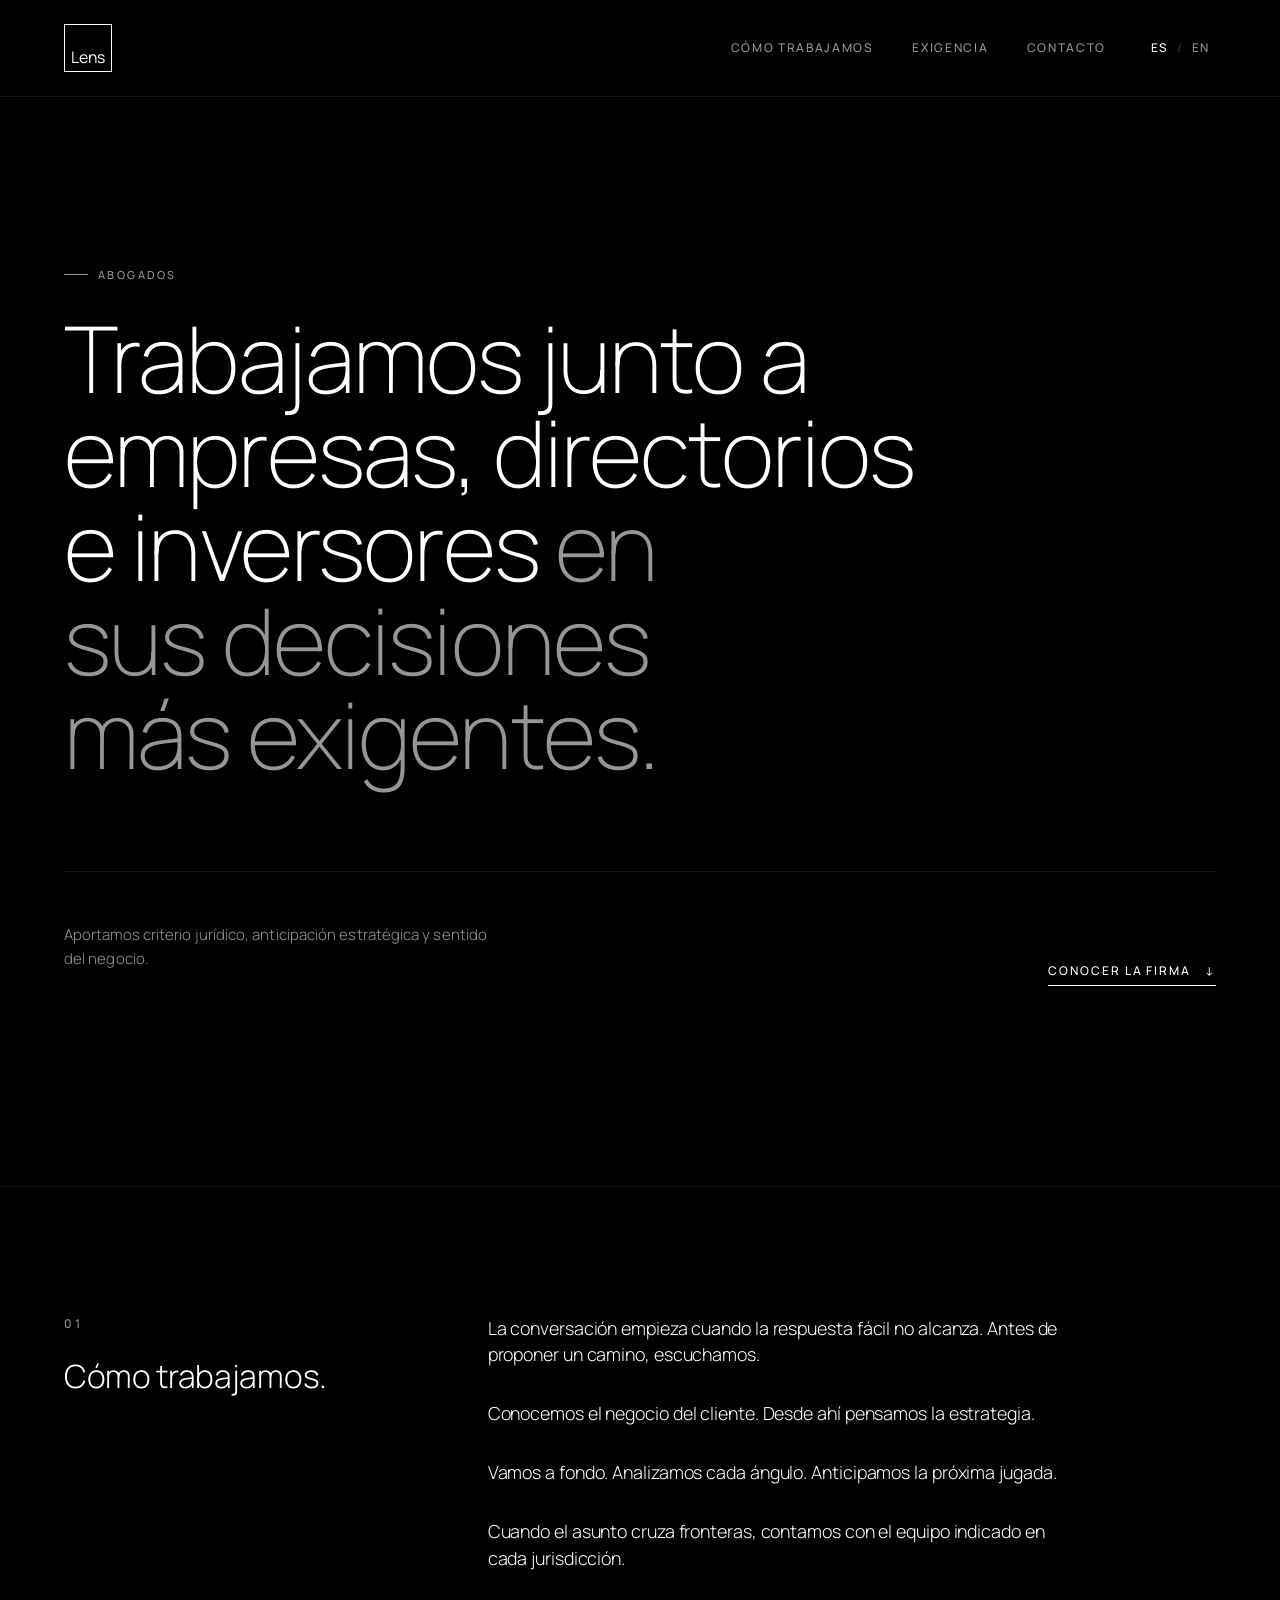
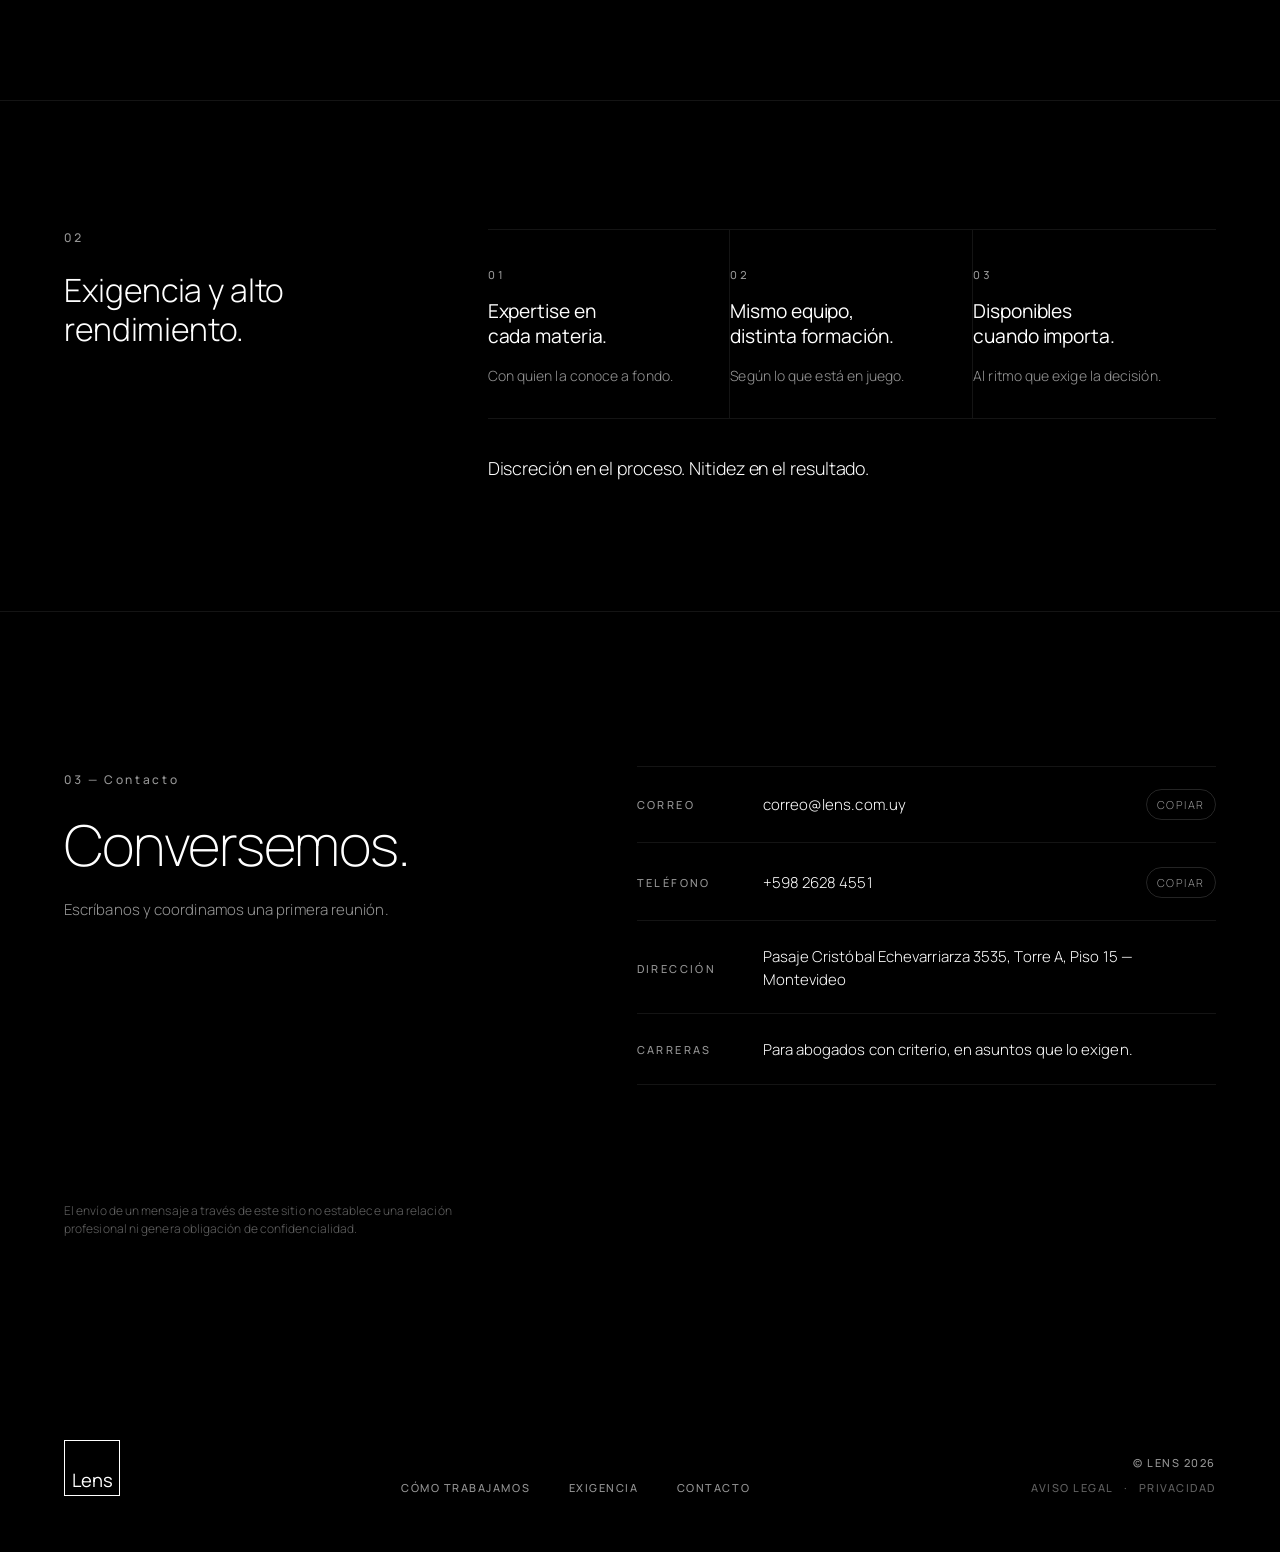
==== index.html @ 62e14cb1 "index page" ====
<!doctype html>
<html lang="es">
<head>
<meta charset="utf-8">
<meta name="viewport" content="width=device-width,initial-scale=1,viewport-fit=cover">
<title>Lens — Abogados</title>
<meta name="description" content="Lens trabaja junto a empresas, directorios e inversores en sus decisiones más exigentes. Criterio jurídico, anticipación estratégica y sentido del negocio.">
<meta property="og:title" content="Lens — Abogados">
<meta property="og:description" content="Trabajamos junto a empresas, directorios e inversores en sus decisiones más exigentes.">
<link rel="preconnect" href="https://fonts.googleapis.com">
<link rel="preconnect" href="https://fonts.gstatic.com" crossorigin>
<link href="https://fonts.googleapis.com/css2?family=Manrope:wght@200;300;400;500;600;700&display=swap" rel="stylesheet">
<style>
  /* Layout concept: single vertical scroll, black ground, Manrope throughout.
     The logotype's square frame becomes the structural device of the whole page. */
  :root {
    --ink: #000000;
    --ink-2: #212121;
    --ink-3: #424242;
    --ink-4: #616161;
    --ink-5: #969696;
    --paper: #FFFFFF;
    --paper-2: #F4F4F4;
    --rule: rgba(255,255,255,0.14);
    --rule-faint: rgba(255,255,255,0.08);
    --bg: var(--ink);
    --fg: var(--paper);
    --mute: var(--ink-5);
    --sans: 'Manrope', ui-sans-serif, system-ui, -apple-system, 'Segoe UI', Roboto, sans-serif;
    color-scheme: dark;
  }
  * { box-sizing: border-box; }
  html, body { background: var(--bg); color: var(--fg); font-family: var(--sans); }
  body { margin: 0; font-weight: 300; -webkit-font-smoothing: antialiased; letter-spacing: 0.005em; line-height: 1.55; }
  img, svg { max-width: 100%; display: block; }
  a { color: inherit; text-decoration: none; }
  button { font: inherit; color: inherit; background: none; border: 0; cursor: pointer; padding: 0; letter-spacing: inherit; }
  ::selection { background: var(--paper); color: var(--ink); }

  /* --- Shell --- */
  .shell { padding-inline: clamp(20px, 5vw, 72px); }

  /* --- Top bar --- */
  .top {
    display: flex; align-items: center; justify-content: space-between;
    padding-block: 24px;
    position: sticky; top: env(safe-area-inset-top, 0px);
    background: var(--bg);
    z-index: 20;
    border-bottom: 1px solid var(--rule-faint);
  }
  /* Logotipo según manual (p. 4 y 12): envolvente cuadrada de trazo fino,
     palabra centrada horizontalmente y apoyada en el tercio inferior.
     Proporciones medidas del manual: ancho de palabra ≈ 66 % del cuadrado,
     altura de mayúscula ≈ 19 %, margen inferior ≈ 19 %, laterales ≈ 17 %. */
  .mark {
    --mk: 48px;
    width: var(--mk); height: var(--mk);
    border: 1px solid var(--paper);
    position: relative;
    display: block;
    font-weight: 400; letter-spacing: 0;
  }
  .mark > span {
    position: absolute; left: 0; right: 0;
    bottom: calc(var(--mk) * 0.10);
    text-align: center;
    font-size: calc(var(--mk) * 0.33);
    line-height: 1;
  }
  .nav {
    display: flex; align-items: center; gap: clamp(18px, 3vw, 40px);
    font-size: 12px; letter-spacing: 0.14em; text-transform: uppercase; font-weight: 500;
  }
  .nav a { color: var(--mute); transition: color .25s ease; }
  .nav a:hover { color: var(--paper); }
  .lang {
    display: inline-flex; gap: 2px; color: var(--mute);
    font-size: 12px; letter-spacing: 0.14em; text-transform: uppercase; font-weight: 500;
  }
  .lang button { padding: 4px 6px; color: var(--mute); }
  .lang button[aria-pressed="true"] { color: var(--paper); }
  .lang .sep { opacity: .4; align-self: center; }
  @media (max-width: 720px) {
    .nav .nav-link { display: none; }
  }

  /* --- Hero --- */
  .hero {
    padding-block: clamp(72px, 14vw, 160px) clamp(96px, 16vw, 200px);
    display: grid;
    grid-template-columns: 1fr;
    gap: clamp(48px, 7vw, 96px);
    border-bottom: 1px solid var(--rule-faint);
  }
  .eyebrow {
    font-size: 11px; letter-spacing: 0.22em; text-transform: uppercase;
    color: var(--mute); font-weight: 500;
    display: inline-flex; align-items: center; gap: 10px;
  }
  .eyebrow::before {
    content: ""; width: 24px; height: 1px; background: var(--mute);
  }
  .hero-title {
    font-weight: 200;
    font-size: clamp(40px, 7.2vw, 112px);
    line-height: 1.02;
    letter-spacing: -0.02em;
    text-wrap: balance;
    margin: 0;
    max-width: 18ch;
  }
  .hero-title em {
    font-style: normal;
    color: var(--ink-5);
  }
  .hero-foot {
    display: grid;
    grid-template-columns: 1fr auto;
    gap: 32px;
    align-items: end;
    padding-top: 36px;
    border-top: 1px solid var(--rule-faint);
  }
  .hero-lead {
    max-width: 48ch;
    font-size: clamp(15px, 1.1vw, 17px);
    color: var(--ink-5);
    font-weight: 300;
    line-height: 1.6;
  }
  .hero-cta {
    font-size: 12px; letter-spacing: 0.16em; text-transform: uppercase; font-weight: 500;
    display: inline-flex; align-items: center; gap: 14px;
    color: var(--paper);
    padding-bottom: 4px;
    border-bottom: 1px solid var(--paper);
    white-space: nowrap;
  }
  .hero-cta .arrow {
    display: inline-block; transition: transform .3s ease;
  }
  .hero-cta:hover .arrow { transform: translateX(6px); }
  @media (max-width: 640px) {
    .hero-foot { grid-template-columns: 1fr; }
  }

  /* --- Section grid shared --- */
  .section {
    padding-block: clamp(80px, 10vw, 140px);
    border-bottom: 1px solid var(--rule-faint);
    display: grid;
    grid-template-columns: minmax(0, 1fr) minmax(0, 2.1fr);
    gap: clamp(40px, 6vw, 96px);
  }
  @media (max-width: 820px) {
    .section { grid-template-columns: 1fr; gap: 40px; }
  }
  .sec-head { display: flex; flex-direction: column; gap: 24px; }
  .sec-num {
    font-size: 12px; letter-spacing: 0.22em; color: var(--ink-5); font-weight: 500;
    font-variant-numeric: tabular-nums;
  }
  .sec-kicker {
    font-size: clamp(22px, 2.6vw, 32px);
    font-weight: 300;
    letter-spacing: -0.01em;
    line-height: 1.2;
    margin: 0;
    max-width: 14ch;
    color: var(--paper);
  }

  /* --- Firma body --- */
  .firma-body {
    display: flex;
    flex-direction: column;
    gap: 32px;
    max-width: 60ch;
  }
  .firma-body p {
    margin: 0;
    font-size: clamp(17px, 1.4vw, 22px);
    line-height: 1.5;
    font-weight: 300;
    color: var(--paper);
    letter-spacing: -0.005em;
  }
  .firma-body p.muted { color: var(--ink-5); font-size: clamp(15px, 1.15vw, 18px); line-height: 1.6; }
  .firma-rule {
    height: 1px; background: var(--rule-faint); border: 0; margin: 0;
  }

  /* --- Pillars (three principles) --- */
  .pillars {
    display: grid;
    grid-template-columns: repeat(3, minmax(0, 1fr));
    gap: 0;
    border-top: 1px solid var(--rule-faint);
  }
  .pillars-4 { grid-template-columns: repeat(2, minmax(0, 1fr)); }
  .pillars-4 .pillar:nth-child(2n) { border-right: 0; padding-right: 0; }
  .pillars-4 .pillar:nth-child(-n+2) { border-bottom: 1px solid var(--rule-faint); }
  .pillars-4 .pillar:nth-child(2n+1) { padding-right: clamp(16px, 2vw, 32px); }
  @media (max-width: 760px) {
    .pillars, .pillars-4 { grid-template-columns: 1fr; }
    .pillars-4 .pillar { border-bottom: 1px solid var(--rule-faint); }
    .pillars-4 .pillar:last-child { border-bottom: 0; }
  }
  .pillar {
    padding: 36px clamp(16px, 2vw, 32px) 32px 0;
    display: flex; flex-direction: column; gap: 16px;
    border-right: 1px solid var(--rule-faint);
  }
  .pillar:last-child { border-right: 0; padding-right: 0; }
  @media (max-width: 760px) {
    .pillar { border-right: 0; border-bottom: 1px solid var(--rule-faint); padding: 28px 0; }
    .pillar:last-child { border-bottom: 0; }
  }
  .pillar-num {
    font-size: 11px; letter-spacing: 0.22em; color: var(--ink-5); font-weight: 500;
    font-variant-numeric: tabular-nums;
  }
  .pillar h3 {
    margin: 0;
    font-size: clamp(18px, 1.5vw, 22px);
    font-weight: 400;
    letter-spacing: -0.005em;
    line-height: 1.3;
    color: var(--paper);
    text-wrap: balance;
    max-width: 16ch;
  }
  .pillars-close {
    margin: 0;
    padding-top: 36px;
    border-top: 1px solid var(--rule-faint);
    font-size: clamp(17px, 1.4vw, 22px);
    font-weight: 300;
    color: var(--paper);
    letter-spacing: -0.005em;
  }
  .pillar p {
    margin: 0;
    font-size: 14px;
    line-height: 1.55;
    color: var(--ink-5);
    font-weight: 300;
    max-width: 32ch;
  }

  /* --- Contact section --- */
  .contact {
    display: grid;
    grid-template-columns: minmax(0, 1fr) minmax(0, 1.2fr);
    gap: clamp(48px, 7vw, 120px);
    padding-block: clamp(96px, 12vw, 160px);
    align-items: start;
  }
  @media (max-width: 820px) {
    .contact { grid-template-columns: 1fr; gap: 48px; }
  }
  .contact-title {
    font-weight: 200;
    font-size: clamp(32px, 4.4vw, 64px);
    line-height: 1.05;
    letter-spacing: -0.02em;
    margin: 0 0 24px 0;
    text-wrap: balance;
    max-width: 14ch;
  }
  .contact-sub {
    font-size: clamp(15px, 1.15vw, 17px);
    color: var(--ink-5); line-height: 1.6; font-weight: 300;
    max-width: 42ch;
    margin: 0;
  }
  .contact-list {
    display: grid; gap: 2px;
    border-top: 1px solid var(--rule-faint);
  }
  .contact-row {
    display: grid;
    grid-template-columns: 110px 1fr auto;
    gap: 16px;
    align-items: center;
    padding: 22px 0;
    border-bottom: 1px solid var(--rule-faint);
  }
  @media (max-width: 480px) {
    .contact-row { grid-template-columns: 90px 1fr; }
    .contact-row .copy { grid-column: 1 / -1; justify-self: start; margin-top: 4px; }
  }
  .contact-row .label {
    font-size: 11px; letter-spacing: 0.22em; text-transform: uppercase; color: var(--ink-5); font-weight: 500;
  }
  .contact-row .value {
    font-size: clamp(15px, 1.15vw, 17px);
    color: var(--paper); font-weight: 300;
    word-break: break-word;
  }
  .copy {
    font-size: 11px; letter-spacing: 0.14em; text-transform: uppercase; color: var(--ink-5);
    padding: 6px 10px; border: 1px solid var(--rule); border-radius: 999px;
    transition: color .25s, border-color .25s;
  }
  .copy:hover { color: var(--paper); border-color: var(--paper); }
  .copy.copied { color: var(--paper); border-color: var(--paper); }
  .legal-note {
    grid-column: 1 / -1;
    margin: 0;
    padding-top: 28px;
    font-size: 12px;
    line-height: 1.5;
    color: var(--ink-4);
    max-width: 60ch;
  }

  /* --- Footer --- */
  .foot {
    display: grid;
    grid-template-columns: auto 1fr auto;
    gap: 32px;
    align-items: end;
    padding-block: 48px 56px;
    padding-bottom: calc(56px + env(safe-area-inset-bottom, 0px));
  }
  @media (max-width: 640px) {
    .foot { grid-template-columns: 1fr; align-items: start; gap: 28px; }
  }
  .foot .mark { --mk: 56px; }
  .foot-nav {
    display: flex; justify-content: center; gap: clamp(18px, 3vw, 40px);
    font-size: 11px; letter-spacing: 0.14em; text-transform: uppercase; color: var(--ink-5); font-weight: 500;
  }
  .foot-nav a { color: var(--ink-5); transition: color .25s ease; }
  .foot-nav a:hover { color: var(--paper); }
  .foot-meta {
    text-align: right;
    display: flex; flex-direction: column; gap: 8px; align-items: flex-end;
    font-size: 11px; letter-spacing: 0.14em; text-transform: uppercase; color: var(--ink-5); font-weight: 500;
  }
  .foot-legal { display: inline-flex; gap: 10px; color: var(--ink-4); }
  .foot-legal a { color: var(--ink-4); }
  .foot-legal a:hover { color: var(--paper); }
  @media (max-width: 640px) {
    .foot-nav { justify-content: flex-start; }
    .foot-meta { text-align: left; align-items: flex-start; }
  }

  /* --- Lang swap --- */
  [data-lang="en"] [data-es] { display: none; }
  [data-lang="es"] [data-en] { display: none; }

  /* Reduced motion */
  @media (prefers-reduced-motion: reduce) {
    .hero-cta .arrow, .copy, .nav a { transition: none; }
  }
</style>
</head>
<body>


<div data-lang="es" id="root">

  <header class="top shell">
    <a href="#top" class="mark" aria-label="Lens"><span>Lens</span></a>
    <nav class="nav" aria-label="Primary">
      <a href="#firma" class="nav-link"><span data-es>Cómo trabajamos</span><span data-en>How we work</span></a>
      <a href="#principios" class="nav-link"><span data-es>Exigencia</span><span data-en>Standards</span></a>
      <a href="#contacto" class="nav-link"><span data-es>Contacto</span><span data-en>Contact</span></a>
      <span class="lang" role="group" aria-label="Language">
        <button type="button" data-set-lang="es" aria-pressed="true">ES</button>
        <span class="sep">/</span>
        <button type="button" data-set-lang="en" aria-pressed="false">EN</button>
      </span>
    </nav>
  </header>

  <main id="top">

    <!-- HERO -->
    <section class="hero shell" aria-labelledby="hero-h">
      <div>
        <span class="eyebrow" data-es>Abogados</span>
        <span class="eyebrow" data-en>Law firm</span>
        <h1 id="hero-h" class="hero-title" style="margin-top: 28px;">
          <span data-es>Trabajamos junto a empresas, directorios e inversores <em>en sus decisiones más exigentes.</em></span>
          <span data-en>We work alongside companies, boards, investors and entrepreneurs <em>on their most demanding decisions.</em></span>
        </h1>
      </div>
      <div class="hero-foot">
        <p class="hero-lead">
          <span data-es>Aportamos criterio jurídico, anticipación estratégica y sentido del negocio.</span>
          <span data-en>We bring legal judgment, strategic foresight and business-driven solutions.</span>
        </p>
        <a href="#firma" class="hero-cta">
          <span data-es>Conocer la firma</span><span data-en>About the firm</span>
          <span class="arrow" aria-hidden="true">↓</span>
        </a>
      </div>
    </section>

    <!-- FIRMA -->
    <section class="section shell" id="firma" aria-labelledby="firma-h">
      <div class="sec-head">
        <span class="sec-num">01</span>
        <h2 id="firma-h" class="sec-kicker">
          <span data-es>Cómo trabajamos.</span>
          <span data-en>How we work.</span>
        </h2>
      </div>
      <div class="firma-body">
        <p data-es>La conversación empieza cuando la respuesta fácil no alcanza. Antes de proponer un camino, escuchamos.</p>
        <p data-en>The conversation begins when the easy answer is not enough. Before proposing a path, we listen.</p>

        <p data-es>Conocemos el negocio del cliente. Desde ahí pensamos la estrategia.</p>
        <p data-en>We know the client's business. That is where the strategy starts.</p>

        <p data-es>Vamos a fondo. Analizamos cada ángulo. Anticipamos la próxima jugada.</p>
        <p data-en>We go deep. We analyze every angle. We anticipate the next move.</p>

        <p data-es>Cuando el asunto cruza fronteras, contamos con el equipo indicado en cada jurisdicción.</p>
        <p data-en>When a matter crosses borders, we have the right teams in each jurisdiction.</p>
      </div>
    </section>

    <!-- PILARES -->
    <section class="section shell" id="principios" aria-labelledby="principios-h">
      <div class="sec-head">
        <span class="sec-num">02</span>
        <h2 id="principios-h" class="sec-kicker">
          <span data-es>Exigencia y alto rendimiento.</span>
          <span data-en>High standards, high performance.</span>
        </h2>
      </div>
      <div>
        <div class="pillars">
          <div class="pillar">
            <span class="pillar-num">01</span>
            <h3><span data-es>Expertise en cada materia.</span><span data-en>Expertise in every field.</span></h3>
            <p data-es>Con quien la conoce a fondo.</p>
            <p data-en>With those who know it in depth.</p>
          </div>
          <div class="pillar">
            <span class="pillar-num">02</span>
            <h3><span data-es>Mismo equipo, distinta formación.</span><span data-en>Same team, different line-up.</span></h3>
            <p data-es>Según lo que está en juego.</p>
            <p data-en>Shaped by what is at stake.</p>
          </div>
          <div class="pillar">
            <span class="pillar-num">03</span>
            <h3><span data-es>Disponibles cuando importa.</span><span data-en>Available when it matters.</span></h3>
            <p data-es>Al ritmo que exige la decisión.</p>
            <p data-en>At the pace the decision demands.</p>
          </div>
        </div>
        <p class="pillars-close">
          <span data-es>Discreción en el proceso. Nitidez en el resultado.</span>
          <span data-en>Discretion in the process. Clarity in the result.</span>
        </p>
      </div>
    </section>

    <!-- CONTACTO -->
    <section class="shell" id="contacto" aria-labelledby="contacto-h">
      <div class="contact">
        <div>
          <span class="sec-num">03 — <span data-es>Contacto</span><span data-en>Contact</span></span>
          <h2 id="contacto-h" class="contact-title" style="margin-top: 24px;">
            <span data-es>Conversemos.</span>
            <span data-en>Let's talk.</span>
          </h2>
          <p class="contact-sub">
            <span data-es>Escríbanos y coordinamos una primera reunión.</span>
            <span data-en>Write to us and we will arrange a first meeting.</span>
          </p>
        </div>
        <div class="contact-list" role="list">
          <div class="contact-row" role="listitem">
            <span class="label" data-es>Correo</span><span class="label" data-en>Email</span>
            <span class="value" data-copy="correo@lens.com.uy">correo@lens.com.uy</span>
            <button class="copy" type="button" data-copy-trigger="correo@lens.com.uy" aria-label="Copy email">
              <span data-es>Copiar</span><span data-en>Copy</span>
            </button>
          </div>
          <div class="contact-row" role="listitem">
            <span class="label" data-es>Teléfono</span><span class="label" data-en>Phone</span>
            <span class="value" data-copy="+598 2628 4551">+598 2628 4551</span>
            <button class="copy" type="button" data-copy-trigger="+598 2628 4551" aria-label="Copy phone">
              <span data-es>Copiar</span><span data-en>Copy</span>
            </button>
          </div>
          <div class="contact-row" role="listitem">
            <span class="label" data-es>Dirección</span><span class="label" data-en>Address</span>
            <span class="value">Pasaje Cristóbal Echevarriarza 3535, Torre A, Piso 15 — Montevideo</span>
            <span></span>
          </div>
          <div class="contact-row" role="listitem">
            <span class="label" data-es>Carreras</span><span class="label" data-en>Careers</span>
            <span class="value" data-es>Para abogados con criterio, en asuntos que lo exigen.</span>
            <span class="value" data-en>For lawyers with judgment, on matters that demand it.</span>
            <span></span>
          </div>
        </div>
        <p class="legal-note">
          <span data-es>El envío de un mensaje a través de este sitio no establece una relación profesional ni genera obligación de confidencialidad.</span>
          <span data-en>Sending a message through this site does not create a professional relationship or any duty of confidentiality.</span>
        </p>
      </div>
    </section>

  </main>

  <footer class="foot shell">
    <a href="#top" class="mark" aria-label="Lens — top"><span>Lens</span></a>
    <nav class="foot-nav" aria-label="Footer">
      <a href="#firma"><span data-es>Cómo trabajamos</span><span data-en>How we work</span></a>
      <a href="#principios"><span data-es>Exigencia</span><span data-en>Standards</span></a>
      <a href="#contacto"><span data-es>Contacto</span><span data-en>Contact</span></a>
    </nav>
    <div class="foot-meta">
      <span>© Lens 2026</span>
      <span class="foot-legal">
        <a href="#"><span data-es>Aviso legal</span><span data-en>Legal notice</span></a>
        <span aria-hidden="true">·</span>
        <a href="#"><span data-es>Privacidad</span><span data-en>Privacy</span></a>
      </span>
    </div>
  </footer>

</div>

<script>
  (function () {
    var root = document.getElementById('root');

    // Language toggle
    var langBtns = document.querySelectorAll('[data-set-lang]');
    function setLang(lang) {
      root.setAttribute('data-lang', lang);
      langBtns.forEach(function (b) {
        b.setAttribute('aria-pressed', b.getAttribute('data-set-lang') === lang ? 'true' : 'false');
      });
      try { localStorage.setItem('lens.lang', lang); } catch (e) {}
      document.documentElement.lang = lang;
    }
    try {
      var saved = localStorage.getItem('lens.lang');
      if (saved === 'es' || saved === 'en') setLang(saved);
    } catch (e) {}
    langBtns.forEach(function (b) {
      b.addEventListener('click', function () { setLang(b.getAttribute('data-set-lang')); });
    });

    // Copy buttons
    document.querySelectorAll('[data-copy-trigger]').forEach(function (btn) {
      btn.addEventListener('click', function () {
        var text = btn.getAttribute('data-copy-trigger');
        var done = function () {
          btn.classList.add('copied');
          var original = btn.innerHTML;
          btn.innerHTML = '<span>✓</span>';
          setTimeout(function () {
            btn.innerHTML = original;
            btn.classList.remove('copied');
          }, 1400);
        };
        try {
          navigator.clipboard.writeText(text).then(done).catch(function () {
            fallback(text, done);
          });
        } catch (e) {
          fallback(text, done);
        }
      });
    });
    function fallback(text, cb) {
      try {
        var ta = document.createElement('textarea');
        ta.value = text; ta.style.position = 'fixed'; ta.style.opacity = '0';
        document.body.appendChild(ta); ta.select();
        document.execCommand('copy');
        document.body.removeChild(ta);
        cb();
      } catch (e) { /* select the text */
        var el = document.querySelector('[data-copy="' + text.replace(/"/g,'\\"') + '"]');
        if (el) {
          var range = document.createRange(); range.selectNodeContents(el);
          var sel = window.getSelection(); sel.removeAllRanges(); sel.addRange(range);
        }
      }
    }

    // Smooth scroll for same-page anchors
    document.querySelectorAll('a[href^="#"]').forEach(function (a) {
      a.addEventListener('click', function (e) {
        var id = a.getAttribute('href').slice(1);
        var el = id ? document.getElementById(id) : document.body;
        if (el) {
          e.preventDefault();
          el.scrollIntoView({ behavior: 'smooth', block: 'start' });
        }
      });
    });
  })();
</script>

</body>
</html>
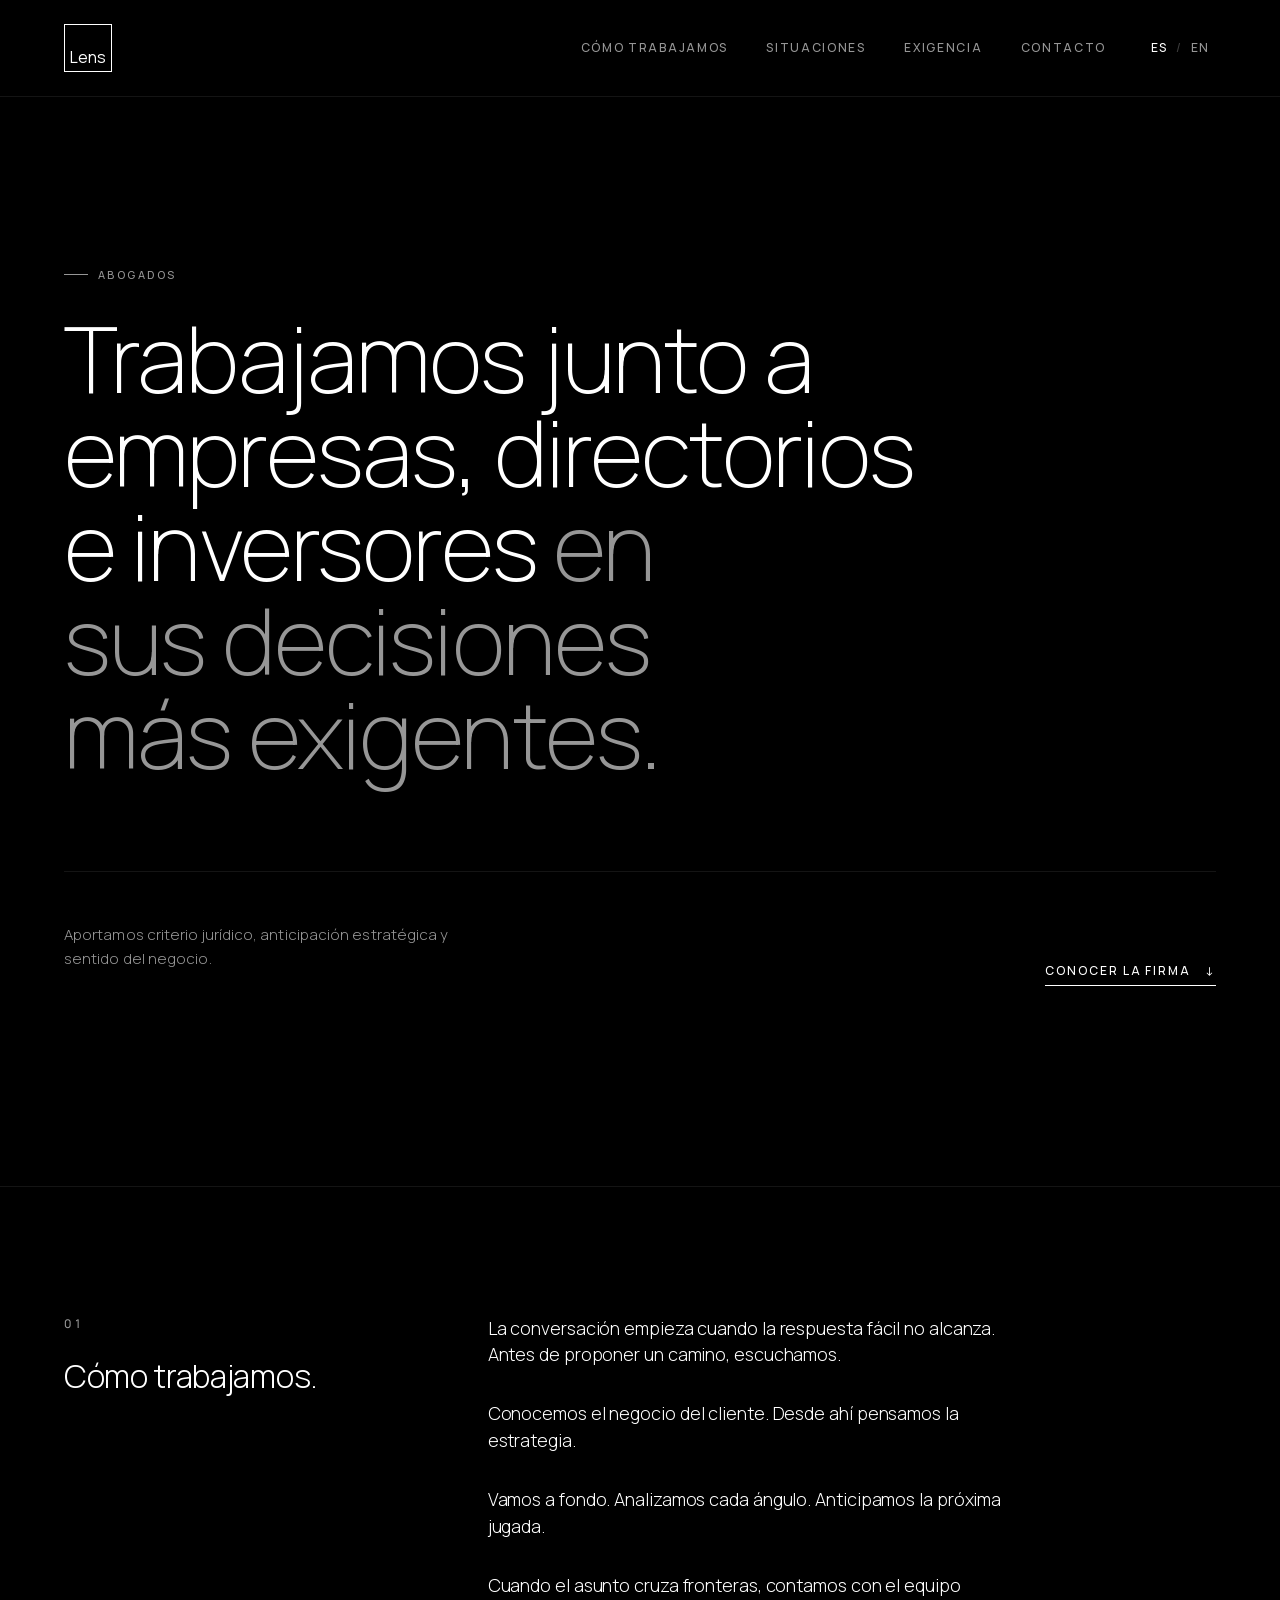
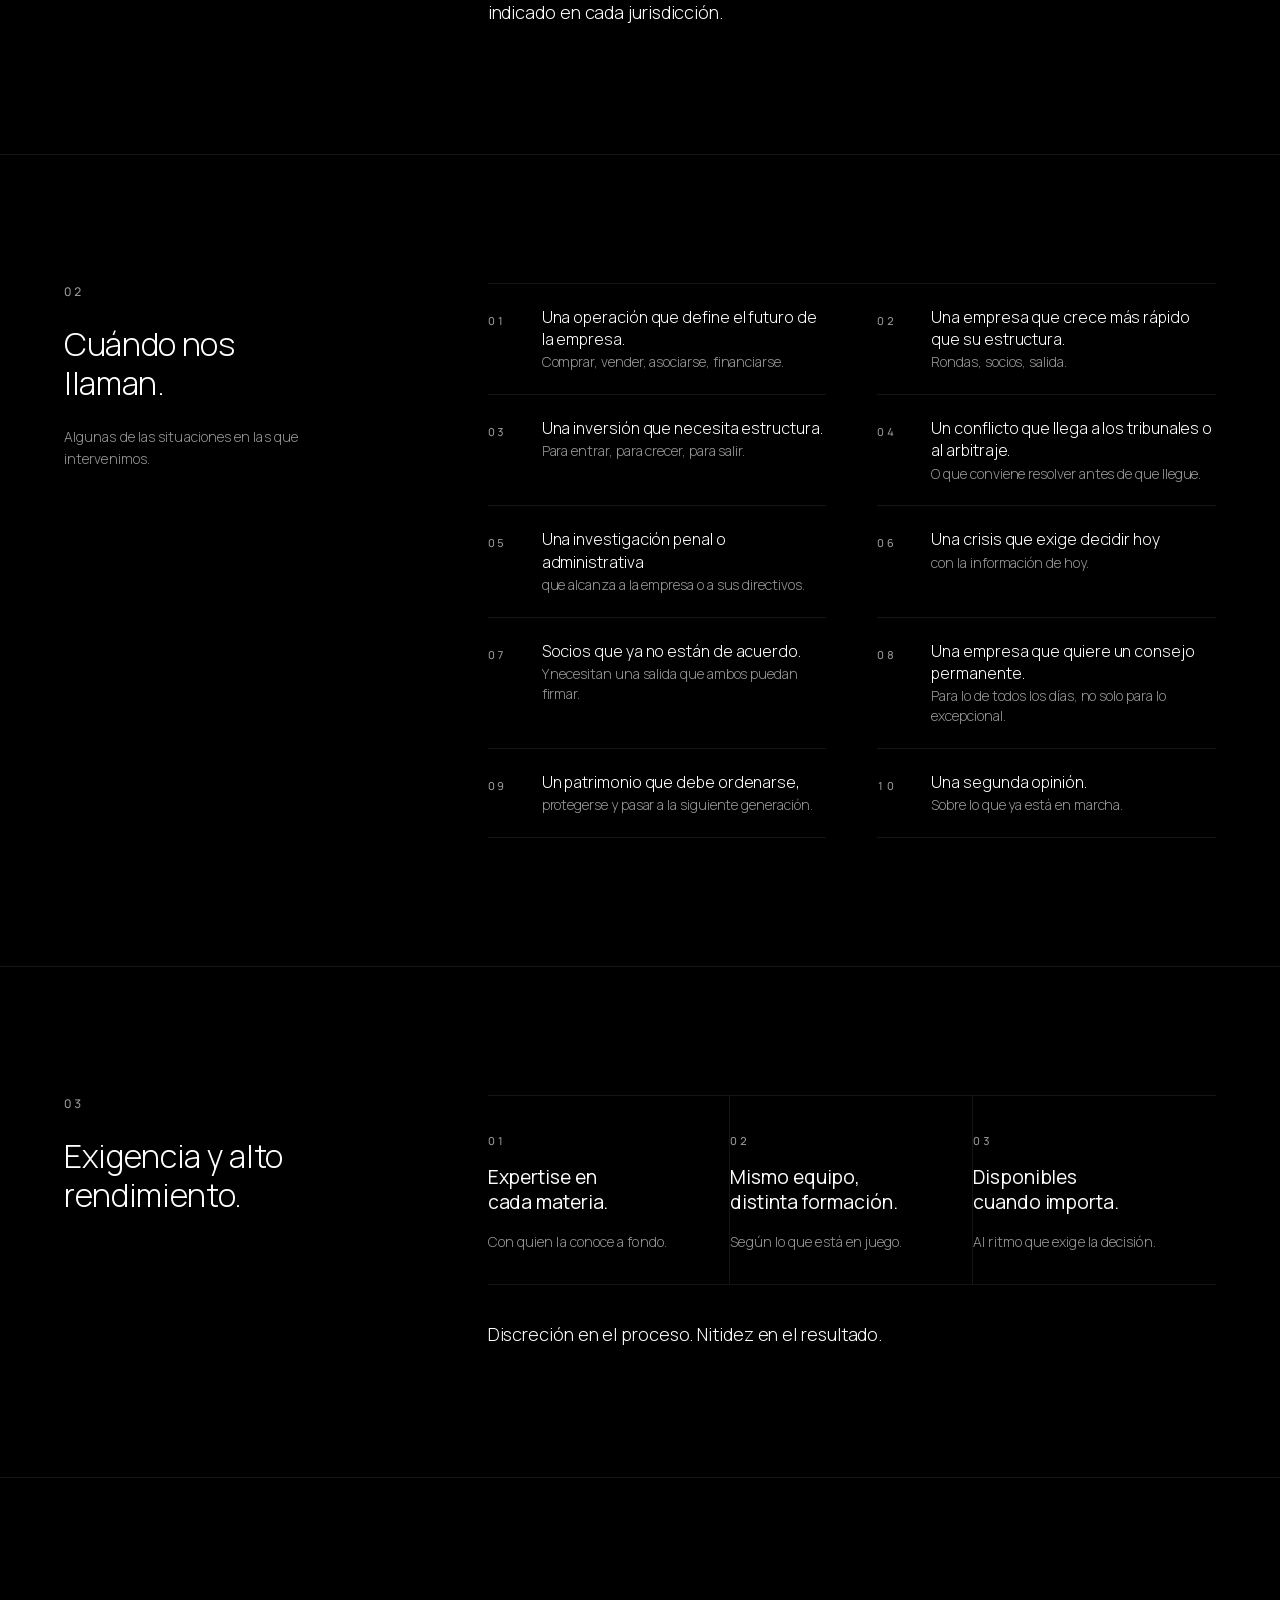
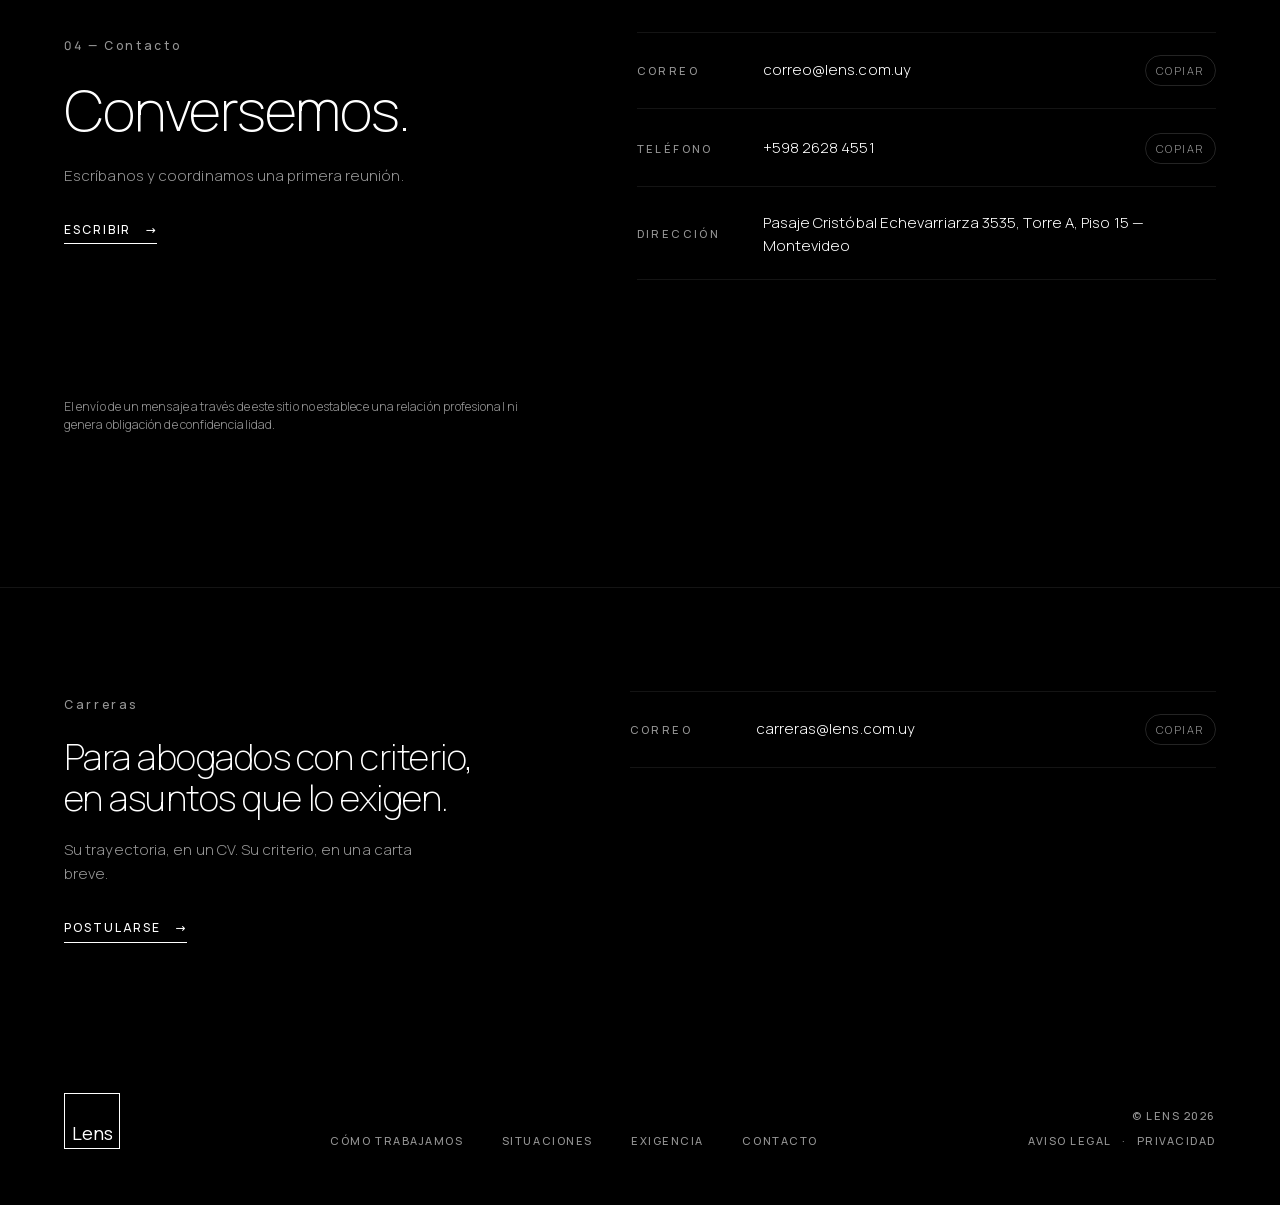
==== commit 07c2a7f5: "site changs" ====
--- a/index.html
+++ b/index.html
@@ -5,606 +5,291 @@
 <meta name="viewport" content="width=device-width,initial-scale=1,viewport-fit=cover">
 <title>Lens — Abogados</title>
 <meta name="description" content="Lens trabaja junto a empresas, directorios e inversores en sus decisiones más exigentes. Criterio jurídico, anticipación estratégica y sentido del negocio.">
+<link rel="canonical" href="https://lens.com.uy/">
+<link rel="alternate" hreflang="es" href="https://lens.com.uy/">
+<link rel="alternate" hreflang="en" href="https://lens.com.uy/en/">
+<link rel="alternate" hreflang="x-default" href="https://lens.com.uy/">
+
+<meta property="og:type" content="website">
+<meta property="og:site_name" content="Lens">
+<meta property="og:url" content="https://lens.com.uy/">
 <meta property="og:title" content="Lens — Abogados">
 <meta property="og:description" content="Trabajamos junto a empresas, directorios e inversores en sus decisiones más exigentes.">
-<link rel="preconnect" href="https://fonts.googleapis.com">
-<link rel="preconnect" href="https://fonts.gstatic.com" crossorigin>
-<link href="https://fonts.googleapis.com/css2?family=Manrope:wght@200;300;400;500;600;700&display=swap" rel="stylesheet">
-<style>
-  /* Layout concept: single vertical scroll, black ground, Manrope throughout.
-     The logotype's square frame becomes the structural device of the whole page. */
-  :root {
-    --ink: #000000;
-    --ink-2: #212121;
-    --ink-3: #424242;
-    --ink-4: #616161;
-    --ink-5: #969696;
-    --paper: #FFFFFF;
-    --paper-2: #F4F4F4;
-    --rule: rgba(255,255,255,0.14);
-    --rule-faint: rgba(255,255,255,0.08);
-    --bg: var(--ink);
-    --fg: var(--paper);
-    --mute: var(--ink-5);
-    --sans: 'Manrope', ui-sans-serif, system-ui, -apple-system, 'Segoe UI', Roboto, sans-serif;
-    color-scheme: dark;
-  }
-  * { box-sizing: border-box; }
-  html, body { background: var(--bg); color: var(--fg); font-family: var(--sans); }
-  body { margin: 0; font-weight: 300; -webkit-font-smoothing: antialiased; letter-spacing: 0.005em; line-height: 1.55; }
-  img, svg { max-width: 100%; display: block; }
-  a { color: inherit; text-decoration: none; }
-  button { font: inherit; color: inherit; background: none; border: 0; cursor: pointer; padding: 0; letter-spacing: inherit; }
-  ::selection { background: var(--paper); color: var(--ink); }
-
-  /* --- Shell --- */
-  .shell { padding-inline: clamp(20px, 5vw, 72px); }
-
-  /* --- Top bar --- */
-  .top {
-    display: flex; align-items: center; justify-content: space-between;
-    padding-block: 24px;
-    position: sticky; top: env(safe-area-inset-top, 0px);
-    background: var(--bg);
-    z-index: 20;
-    border-bottom: 1px solid var(--rule-faint);
-  }
-  /* Logotipo según manual (p. 4 y 12): envolvente cuadrada de trazo fino,
-     palabra centrada horizontalmente y apoyada en el tercio inferior.
-     Proporciones medidas del manual: ancho de palabra ≈ 66 % del cuadrado,
-     altura de mayúscula ≈ 19 %, margen inferior ≈ 19 %, laterales ≈ 17 %. */
-  .mark {
-    --mk: 48px;
-    width: var(--mk); height: var(--mk);
-    border: 1px solid var(--paper);
-    position: relative;
-    display: block;
-    font-weight: 400; letter-spacing: 0;
-  }
-  .mark > span {
-    position: absolute; left: 0; right: 0;
-    bottom: calc(var(--mk) * 0.10);
-    text-align: center;
-    font-size: calc(var(--mk) * 0.33);
-    line-height: 1;
-  }
-  .nav {
-    display: flex; align-items: center; gap: clamp(18px, 3vw, 40px);
-    font-size: 12px; letter-spacing: 0.14em; text-transform: uppercase; font-weight: 500;
-  }
-  .nav a { color: var(--mute); transition: color .25s ease; }
-  .nav a:hover { color: var(--paper); }
-  .lang {
-    display: inline-flex; gap: 2px; color: var(--mute);
-    font-size: 12px; letter-spacing: 0.14em; text-transform: uppercase; font-weight: 500;
-  }
-  .lang button { padding: 4px 6px; color: var(--mute); }
-  .lang button[aria-pressed="true"] { color: var(--paper); }
-  .lang .sep { opacity: .4; align-self: center; }
-  @media (max-width: 720px) {
-    .nav .nav-link { display: none; }
-  }
-
-  /* --- Hero --- */
-  .hero {
-    padding-block: clamp(72px, 14vw, 160px) clamp(96px, 16vw, 200px);
-    display: grid;
-    grid-template-columns: 1fr;
-    gap: clamp(48px, 7vw, 96px);
-    border-bottom: 1px solid var(--rule-faint);
-  }
-  .eyebrow {
-    font-size: 11px; letter-spacing: 0.22em; text-transform: uppercase;
-    color: var(--mute); font-weight: 500;
-    display: inline-flex; align-items: center; gap: 10px;
-  }
-  .eyebrow::before {
-    content: ""; width: 24px; height: 1px; background: var(--mute);
-  }
-  .hero-title {
-    font-weight: 200;
-    font-size: clamp(40px, 7.2vw, 112px);
-    line-height: 1.02;
-    letter-spacing: -0.02em;
-    text-wrap: balance;
-    margin: 0;
-    max-width: 18ch;
-  }
-  .hero-title em {
-    font-style: normal;
-    color: var(--ink-5);
-  }
-  .hero-foot {
-    display: grid;
-    grid-template-columns: 1fr auto;
-    gap: 32px;
-    align-items: end;
-    padding-top: 36px;
-    border-top: 1px solid var(--rule-faint);
-  }
-  .hero-lead {
-    max-width: 48ch;
-    font-size: clamp(15px, 1.1vw, 17px);
-    color: var(--ink-5);
-    font-weight: 300;
-    line-height: 1.6;
-  }
-  .hero-cta {
-    font-size: 12px; letter-spacing: 0.16em; text-transform: uppercase; font-weight: 500;
-    display: inline-flex; align-items: center; gap: 14px;
-    color: var(--paper);
-    padding-bottom: 4px;
-    border-bottom: 1px solid var(--paper);
-    white-space: nowrap;
-  }
-  .hero-cta .arrow {
-    display: inline-block; transition: transform .3s ease;
-  }
-  .hero-cta:hover .arrow { transform: translateX(6px); }
-  @media (max-width: 640px) {
-    .hero-foot { grid-template-columns: 1fr; }
-  }
-
-  /* --- Section grid shared --- */
-  .section {
-    padding-block: clamp(80px, 10vw, 140px);
-    border-bottom: 1px solid var(--rule-faint);
-    display: grid;
-    grid-template-columns: minmax(0, 1fr) minmax(0, 2.1fr);
-    gap: clamp(40px, 6vw, 96px);
-  }
-  @media (max-width: 820px) {
-    .section { grid-template-columns: 1fr; gap: 40px; }
-  }
-  .sec-head { display: flex; flex-direction: column; gap: 24px; }
-  .sec-num {
-    font-size: 12px; letter-spacing: 0.22em; color: var(--ink-5); font-weight: 500;
-    font-variant-numeric: tabular-nums;
-  }
-  .sec-kicker {
-    font-size: clamp(22px, 2.6vw, 32px);
-    font-weight: 300;
-    letter-spacing: -0.01em;
-    line-height: 1.2;
-    margin: 0;
-    max-width: 14ch;
-    color: var(--paper);
-  }
-
-  /* --- Firma body --- */
-  .firma-body {
-    display: flex;
-    flex-direction: column;
-    gap: 32px;
-    max-width: 60ch;
-  }
-  .firma-body p {
-    margin: 0;
-    font-size: clamp(17px, 1.4vw, 22px);
-    line-height: 1.5;
-    font-weight: 300;
-    color: var(--paper);
-    letter-spacing: -0.005em;
-  }
-  .firma-body p.muted { color: var(--ink-5); font-size: clamp(15px, 1.15vw, 18px); line-height: 1.6; }
-  .firma-rule {
-    height: 1px; background: var(--rule-faint); border: 0; margin: 0;
-  }
-
-  /* --- Pillars (three principles) --- */
-  .pillars {
-    display: grid;
-    grid-template-columns: repeat(3, minmax(0, 1fr));
-    gap: 0;
-    border-top: 1px solid var(--rule-faint);
-  }
-  .pillars-4 { grid-template-columns: repeat(2, minmax(0, 1fr)); }
-  .pillars-4 .pillar:nth-child(2n) { border-right: 0; padding-right: 0; }
-  .pillars-4 .pillar:nth-child(-n+2) { border-bottom: 1px solid var(--rule-faint); }
-  .pillars-4 .pillar:nth-child(2n+1) { padding-right: clamp(16px, 2vw, 32px); }
-  @media (max-width: 760px) {
-    .pillars, .pillars-4 { grid-template-columns: 1fr; }
-    .pillars-4 .pillar { border-bottom: 1px solid var(--rule-faint); }
-    .pillars-4 .pillar:last-child { border-bottom: 0; }
-  }
-  .pillar {
-    padding: 36px clamp(16px, 2vw, 32px) 32px 0;
-    display: flex; flex-direction: column; gap: 16px;
-    border-right: 1px solid var(--rule-faint);
-  }
-  .pillar:last-child { border-right: 0; padding-right: 0; }
-  @media (max-width: 760px) {
-    .pillar { border-right: 0; border-bottom: 1px solid var(--rule-faint); padding: 28px 0; }
-    .pillar:last-child { border-bottom: 0; }
-  }
-  .pillar-num {
-    font-size: 11px; letter-spacing: 0.22em; color: var(--ink-5); font-weight: 500;
-    font-variant-numeric: tabular-nums;
-  }
-  .pillar h3 {
-    margin: 0;
-    font-size: clamp(18px, 1.5vw, 22px);
-    font-weight: 400;
-    letter-spacing: -0.005em;
-    line-height: 1.3;
-    color: var(--paper);
-    text-wrap: balance;
-    max-width: 16ch;
-  }
-  .pillars-close {
-    margin: 0;
-    padding-top: 36px;
-    border-top: 1px solid var(--rule-faint);
-    font-size: clamp(17px, 1.4vw, 22px);
-    font-weight: 300;
-    color: var(--paper);
-    letter-spacing: -0.005em;
-  }
-  .pillar p {
-    margin: 0;
-    font-size: 14px;
-    line-height: 1.55;
-    color: var(--ink-5);
-    font-weight: 300;
-    max-width: 32ch;
-  }
-
-  /* --- Contact section --- */
-  .contact {
-    display: grid;
-    grid-template-columns: minmax(0, 1fr) minmax(0, 1.2fr);
-    gap: clamp(48px, 7vw, 120px);
-    padding-block: clamp(96px, 12vw, 160px);
-    align-items: start;
-  }
-  @media (max-width: 820px) {
-    .contact { grid-template-columns: 1fr; gap: 48px; }
-  }
-  .contact-title {
-    font-weight: 200;
-    font-size: clamp(32px, 4.4vw, 64px);
-    line-height: 1.05;
-    letter-spacing: -0.02em;
-    margin: 0 0 24px 0;
-    text-wrap: balance;
-    max-width: 14ch;
-  }
-  .contact-sub {
-    font-size: clamp(15px, 1.15vw, 17px);
-    color: var(--ink-5); line-height: 1.6; font-weight: 300;
-    max-width: 42ch;
-    margin: 0;
-  }
-  .contact-list {
-    display: grid; gap: 2px;
-    border-top: 1px solid var(--rule-faint);
-  }
-  .contact-row {
-    display: grid;
-    grid-template-columns: 110px 1fr auto;
-    gap: 16px;
-    align-items: center;
-    padding: 22px 0;
-    border-bottom: 1px solid var(--rule-faint);
-  }
-  @media (max-width: 480px) {
-    .contact-row { grid-template-columns: 90px 1fr; }
-    .contact-row .copy { grid-column: 1 / -1; justify-self: start; margin-top: 4px; }
-  }
-  .contact-row .label {
-    font-size: 11px; letter-spacing: 0.22em; text-transform: uppercase; color: var(--ink-5); font-weight: 500;
-  }
-  .contact-row .value {
-    font-size: clamp(15px, 1.15vw, 17px);
-    color: var(--paper); font-weight: 300;
-    word-break: break-word;
-  }
-  .copy {
-    font-size: 11px; letter-spacing: 0.14em; text-transform: uppercase; color: var(--ink-5);
-    padding: 6px 10px; border: 1px solid var(--rule); border-radius: 999px;
-    transition: color .25s, border-color .25s;
-  }
-  .copy:hover { color: var(--paper); border-color: var(--paper); }
-  .copy.copied { color: var(--paper); border-color: var(--paper); }
-  .legal-note {
-    grid-column: 1 / -1;
-    margin: 0;
-    padding-top: 28px;
-    font-size: 12px;
-    line-height: 1.5;
-    color: var(--ink-4);
-    max-width: 60ch;
-  }
-
-  /* --- Footer --- */
-  .foot {
-    display: grid;
-    grid-template-columns: auto 1fr auto;
-    gap: 32px;
-    align-items: end;
-    padding-block: 48px 56px;
-    padding-bottom: calc(56px + env(safe-area-inset-bottom, 0px));
-  }
-  @media (max-width: 640px) {
-    .foot { grid-template-columns: 1fr; align-items: start; gap: 28px; }
-  }
-  .foot .mark { --mk: 56px; }
-  .foot-nav {
-    display: flex; justify-content: center; gap: clamp(18px, 3vw, 40px);
-    font-size: 11px; letter-spacing: 0.14em; text-transform: uppercase; color: var(--ink-5); font-weight: 500;
-  }
-  .foot-nav a { color: var(--ink-5); transition: color .25s ease; }
-  .foot-nav a:hover { color: var(--paper); }
-  .foot-meta {
-    text-align: right;
-    display: flex; flex-direction: column; gap: 8px; align-items: flex-end;
-    font-size: 11px; letter-spacing: 0.14em; text-transform: uppercase; color: var(--ink-5); font-weight: 500;
-  }
-  .foot-legal { display: inline-flex; gap: 10px; color: var(--ink-4); }
-  .foot-legal a { color: var(--ink-4); }
-  .foot-legal a:hover { color: var(--paper); }
-  @media (max-width: 640px) {
-    .foot-nav { justify-content: flex-start; }
-    .foot-meta { text-align: left; align-items: flex-start; }
-  }
-
-  /* --- Lang swap --- */
-  [data-lang="en"] [data-es] { display: none; }
-  [data-lang="es"] [data-en] { display: none; }
-
-  /* Reduced motion */
-  @media (prefers-reduced-motion: reduce) {
-    .hero-cta .arrow, .copy, .nav a { transition: none; }
-  }
-</style>
+<meta property="og:locale" content="es_UY">
+<meta property="og:locale:alternate" content="en_US">
+<meta property="og:image" content="https://lens.com.uy/assets/og-image.png">
+<meta property="og:image:width" content="1200">
+<meta property="og:image:height" content="630">
+<meta property="og:image:alt" content="Lens">
+<meta name="twitter:card" content="summary_large_image">
+
+<meta name="theme-color" content="#000000">
+<link rel="icon" href="/favicon.ico" sizes="32x32">
+<link rel="icon" href="/icon.png" type="image/png" sizes="192x192">
+<link rel="apple-touch-icon" href="/apple-touch-icon.png">
+
+<link rel="preload" href="assets/fonts/manrope-latin.woff2" as="font" type="font/woff2" crossorigin>
+<link rel="stylesheet" href="assets/styles.css">
+
+<script type="application/ld+json">
+{
+  "@context": "https://schema.org",
+  "@type": "LegalService",
+  "@id": "https://lens.com.uy/#firm",
+  "name": "Lens",
+  "url": "https://lens.com.uy/",
+  "logo": "https://lens.com.uy/assets/logo.png",
+  "image": "https://lens.com.uy/assets/og-image.png",
+  "description": "Lens trabaja junto a empresas, directorios e inversores en sus decisiones más exigentes. Criterio jurídico, anticipación estratégica y sentido del negocio.",
+  "email": "correo@lens.com.uy",
+  "telephone": "+598 2628 4551",
+  "address": {
+    "@type": "PostalAddress",
+    "streetAddress": "Pasaje Cristóbal Echevarriarza 3535, Torre A, Piso 15",
+    "addressLocality": "Montevideo",
+    "addressCountry": "UY"
+  },
+  "knowsLanguage": ["es", "en"]
+}
+</script>
 </head>
 <body>
 
-
-<div data-lang="es" id="root">
-
-  <header class="top shell">
-    <a href="#top" class="mark" aria-label="Lens"><span>Lens</span></a>
-    <nav class="nav" aria-label="Primary">
-      <a href="#firma" class="nav-link"><span data-es>Cómo trabajamos</span><span data-en>How we work</span></a>
-      <a href="#principios" class="nav-link"><span data-es>Exigencia</span><span data-en>Standards</span></a>
-      <a href="#contacto" class="nav-link"><span data-es>Contacto</span><span data-en>Contact</span></a>
-      <span class="lang" role="group" aria-label="Language">
-        <button type="button" data-set-lang="es" aria-pressed="true">ES</button>
-        <span class="sep">/</span>
-        <button type="button" data-set-lang="en" aria-pressed="false">EN</button>
-      </span>
-    </nav>
-  </header>
-
-  <main id="top">
-
-    <!-- HERO -->
-    <section class="hero shell" aria-labelledby="hero-h">
+<a class="skip" href="#top">Saltar al contenido</a>
+
+<header class="top shell">
+  <a href="#top" class="mark" aria-label="Lens"><span>Lens</span></a>
+  <nav class="nav" aria-label="Principal">
+    <a href="#firma" class="nav-link">Cómo trabajamos</a>
+    <a href="#situaciones" class="nav-link">Situaciones</a>
+    <a href="#principios" class="nav-link">Exigencia</a>
+    <a href="#contacto" class="nav-link">Contacto</a>
+    <span class="lang" role="group" aria-label="Idioma">
+      <a href="./" hreflang="es" lang="es" aria-current="true">ES</a>
+      <span class="sep" aria-hidden="true">/</span>
+      <a href="en/" hreflang="en" lang="en">EN</a>
+    </span>
+  </nav>
+</header>
+
+<main id="top">
+
+  <!-- HERO -->
+  <section class="hero shell" aria-labelledby="hero-h">
+    <div>
+      <span class="eyebrow">Abogados</span>
+      <h1 id="hero-h" class="hero-title" style="margin-top: 28px;">
+        Trabajamos junto a empresas, directorios e inversores <em>en sus decisiones más exigentes.</em>
+      </h1>
+    </div>
+    <div class="hero-foot">
+      <p class="hero-lead">Aportamos criterio jurídico, anticipación estratégica y sentido del negocio.</p>
+      <a href="#firma" class="hero-cta">
+        Conocer la firma
+        <span class="arrow" aria-hidden="true">↓</span>
+      </a>
+    </div>
+  </section>
+
+  <!-- FIRMA -->
+  <section class="section shell" id="firma" aria-labelledby="firma-h">
+    <div class="sec-head">
+      <span class="sec-num">01</span>
+      <h2 id="firma-h" class="sec-kicker">Cómo trabajamos.</h2>
+    </div>
+    <div class="firma-body">
+      <p>La conversación empieza cuando la respuesta fácil no alcanza. Antes de proponer un camino, escuchamos.</p>
+      <p>Conocemos el negocio del cliente. Desde ahí pensamos la estrategia.</p>
+      <p>Vamos a fondo. Analizamos cada ángulo. Anticipamos la próxima jugada.</p>
+      <p>Cuando el asunto cruza fronteras, contamos con el equipo indicado en cada jurisdicción.</p>
+    </div>
+  </section>
+
+  <!-- SITUACIONES -->
+  <section class="section shell" id="situaciones" aria-labelledby="situaciones-h">
+    <div class="sec-head">
+      <span class="sec-num">02</span>
+      <h2 id="situaciones-h" class="sec-kicker">Cuándo nos llaman.</h2>
+      <p class="sec-intro">Algunas de las situaciones en las que intervenimos.</p>
+    </div>
+    <ul class="sits" role="list">
+      <li class="sit">
+        <span class="sit-num">01</span>
+        <div>
+          <p>Una operación que define el futuro de la empresa.</p>
+          <p class="sit-sub">Comprar, vender, asociarse, financiarse.</p>
+        </div>
+      </li>
+      <li class="sit">
+        <span class="sit-num">02</span>
+        <div>
+          <p>Una empresa que crece más rápido que su estructura.</p>
+          <p class="sit-sub">Rondas, socios, salida.</p>
+        </div>
+      </li>
+      <li class="sit">
+        <span class="sit-num">03</span>
+        <div>
+          <p>Una inversión que necesita estructura.</p>
+          <p class="sit-sub">Para entrar, para crecer, para salir.</p>
+        </div>
+      </li>
+      <li class="sit">
+        <span class="sit-num">04</span>
+        <div>
+          <p>Un conflicto que llega a los tribunales o al arbitraje.</p>
+          <p class="sit-sub">O que conviene resolver antes de que llegue.</p>
+        </div>
+      </li>
+      <li class="sit">
+        <span class="sit-num">05</span>
+        <div>
+          <p>Una investigación penal o administrativa</p>
+          <p class="sit-sub">que alcanza a la empresa o a sus directivos.</p>
+        </div>
+      </li>
+      <li class="sit">
+        <span class="sit-num">06</span>
+        <div>
+          <p>Una crisis que exige decidir hoy</p>
+          <p class="sit-sub">con la información de hoy.</p>
+        </div>
+      </li>
+      <li class="sit">
+        <span class="sit-num">07</span>
+        <div>
+          <p>Socios que ya no están de acuerdo.</p>
+          <p class="sit-sub">Y necesitan una salida que ambos puedan firmar.</p>
+        </div>
+      </li>
+      <li class="sit">
+        <span class="sit-num">08</span>
+        <div>
+          <p>Una empresa que quiere un consejo permanente.</p>
+          <p class="sit-sub">Para lo de todos los días, no solo para lo excepcional.</p>
+        </div>
+      </li>
+      <li class="sit">
+        <span class="sit-num">09</span>
+        <div>
+          <p>Un patrimonio que debe ordenarse,</p>
+          <p class="sit-sub">protegerse y pasar a la siguiente generación.</p>
+        </div>
+      </li>
+      <li class="sit">
+        <span class="sit-num">10</span>
+        <div>
+          <p>Una segunda opinión.</p>
+          <p class="sit-sub">Sobre lo que ya está en marcha.</p>
+        </div>
+      </li>
+    </ul>
+  </section>
+
+  <!-- PILARES -->
+  <section class="section shell" id="principios" aria-labelledby="principios-h">
+    <div class="sec-head">
+      <span class="sec-num">03</span>
+      <h2 id="principios-h" class="sec-kicker">Exigencia y alto rendimiento.</h2>
+    </div>
+    <div>
+      <div class="pillars">
+        <div class="pillar">
+          <span class="pillar-num">01</span>
+          <h3>Expertise en cada materia.</h3>
+          <p>Con quien la conoce a fondo.</p>
+        </div>
+        <div class="pillar">
+          <span class="pillar-num">02</span>
+          <h3>Mismo equipo, distinta formación.</h3>
+          <p>Según lo que está en juego.</p>
+        </div>
+        <div class="pillar">
+          <span class="pillar-num">03</span>
+          <h3>Disponibles cuando importa.</h3>
+          <p>Al ritmo que exige la decisión.</p>
+        </div>
+      </div>
+      <p class="pillars-close">Discreción en el proceso. Nitidez en el resultado.</p>
+    </div>
+  </section>
+
+  <!-- CONTACTO -->
+  <section class="shell" id="contacto" aria-labelledby="contacto-h">
+    <div class="contact">
       <div>
-        <span class="eyebrow" data-es>Abogados</span>
-        <span class="eyebrow" data-en>Law firm</span>
-        <h1 id="hero-h" class="hero-title" style="margin-top: 28px;">
-          <span data-es>Trabajamos junto a empresas, directorios e inversores <em>en sus decisiones más exigentes.</em></span>
-          <span data-en>We work alongside companies, boards, investors and entrepreneurs <em>on their most demanding decisions.</em></span>
-        </h1>
-      </div>
-      <div class="hero-foot">
-        <p class="hero-lead">
-          <span data-es>Aportamos criterio jurídico, anticipación estratégica y sentido del negocio.</span>
-          <span data-en>We bring legal judgment, strategic foresight and business-driven solutions.</span>
-        </p>
-        <a href="#firma" class="hero-cta">
-          <span data-es>Conocer la firma</span><span data-en>About the firm</span>
-          <span class="arrow" aria-hidden="true">↓</span>
-        </a>
-      </div>
-    </section>
-
-    <!-- FIRMA -->
-    <section class="section shell" id="firma" aria-labelledby="firma-h">
-      <div class="sec-head">
-        <span class="sec-num">01</span>
-        <h2 id="firma-h" class="sec-kicker">
-          <span data-es>Cómo trabajamos.</span>
-          <span data-en>How we work.</span>
-        </h2>
-      </div>
-      <div class="firma-body">
-        <p data-es>La conversación empieza cuando la respuesta fácil no alcanza. Antes de proponer un camino, escuchamos.</p>
-        <p data-en>The conversation begins when the easy answer is not enough. Before proposing a path, we listen.</p>
-
-        <p data-es>Conocemos el negocio del cliente. Desde ahí pensamos la estrategia.</p>
-        <p data-en>We know the client's business. That is where the strategy starts.</p>
-
-        <p data-es>Vamos a fondo. Analizamos cada ángulo. Anticipamos la próxima jugada.</p>
-        <p data-en>We go deep. We analyze every angle. We anticipate the next move.</p>
-
-        <p data-es>Cuando el asunto cruza fronteras, contamos con el equipo indicado en cada jurisdicción.</p>
-        <p data-en>When a matter crosses borders, we have the right teams in each jurisdiction.</p>
-      </div>
-    </section>
-
-    <!-- PILARES -->
-    <section class="section shell" id="principios" aria-labelledby="principios-h">
-      <div class="sec-head">
-        <span class="sec-num">02</span>
-        <h2 id="principios-h" class="sec-kicker">
-          <span data-es>Exigencia y alto rendimiento.</span>
-          <span data-en>High standards, high performance.</span>
-        </h2>
-      </div>
+        <span class="sec-num">04 — Contacto</span>
+        <h2 id="contacto-h" class="contact-title" style="margin-top: 24px;">Conversemos.</h2>
+        <p class="contact-sub">Escríbanos y coordinamos una primera reunión.</p>
+        <div class="contact-actions">
+          <a class="hero-cta" href="mailto:correo@lens.com.uy?subject=Primera%20reuni%C3%B3n">Escribir <span class="arrow" aria-hidden="true">→</span></a>
+        </div>
+      </div>
+      <div class="contact-list" role="list">
+        <div class="contact-row" role="listitem">
+          <span class="label">Correo</span>
+          <a class="value" href="mailto:correo@lens.com.uy" data-copy="correo@lens.com.uy">correo@lens.com.uy</a>
+          <button class="copy" type="button" data-copy-trigger="correo@lens.com.uy" aria-label="Copiar correo">Copiar</button>
+        </div>
+        <div class="contact-row" role="listitem">
+          <span class="label">Teléfono</span>
+          <a class="value" href="tel:+59826284551" data-copy="+598 2628 4551">+598 2628 4551</a>
+          <button class="copy" type="button" data-copy-trigger="+598 2628 4551" aria-label="Copiar teléfono">Copiar</button>
+        </div>
+        <div class="contact-row" role="listitem">
+          <span class="label">Dirección</span>
+          <address class="value">Pasaje Cristóbal Echevarriarza 3535, Torre A, Piso 15 — Montevideo</address>
+          <span></span>
+        </div>
+      </div>
+      <p class="legal-note">El envío de un mensaje a través de este sitio no establece una relación profesional ni genera obligación de confidencialidad.</p>
+    </div>
+  </section>
+
+  <!-- CARRERAS -->
+  <section class="shell careers" id="carreras" aria-labelledby="carreras-h">
+    <div class="careers-in">
       <div>
-        <div class="pillars">
-          <div class="pillar">
-            <span class="pillar-num">01</span>
-            <h3><span data-es>Expertise en cada materia.</span><span data-en>Expertise in every field.</span></h3>
-            <p data-es>Con quien la conoce a fondo.</p>
-            <p data-en>With those who know it in depth.</p>
-          </div>
-          <div class="pillar">
-            <span class="pillar-num">02</span>
-            <h3><span data-es>Mismo equipo, distinta formación.</span><span data-en>Same team, different line-up.</span></h3>
-            <p data-es>Según lo que está en juego.</p>
-            <p data-en>Shaped by what is at stake.</p>
-          </div>
-          <div class="pillar">
-            <span class="pillar-num">03</span>
-            <h3><span data-es>Disponibles cuando importa.</span><span data-en>Available when it matters.</span></h3>
-            <p data-es>Al ritmo que exige la decisión.</p>
-            <p data-en>At the pace the decision demands.</p>
-          </div>
-        </div>
-        <p class="pillars-close">
-          <span data-es>Discreción en el proceso. Nitidez en el resultado.</span>
-          <span data-en>Discretion in the process. Clarity in the result.</span>
-        </p>
-      </div>
-    </section>
-
-    <!-- CONTACTO -->
-    <section class="shell" id="contacto" aria-labelledby="contacto-h">
-      <div class="contact">
-        <div>
-          <span class="sec-num">03 — <span data-es>Contacto</span><span data-en>Contact</span></span>
-          <h2 id="contacto-h" class="contact-title" style="margin-top: 24px;">
-            <span data-es>Conversemos.</span>
-            <span data-en>Let's talk.</span>
-          </h2>
-          <p class="contact-sub">
-            <span data-es>Escríbanos y coordinamos una primera reunión.</span>
-            <span data-en>Write to us and we will arrange a first meeting.</span>
-          </p>
-        </div>
-        <div class="contact-list" role="list">
-          <div class="contact-row" role="listitem">
-            <span class="label" data-es>Correo</span><span class="label" data-en>Email</span>
-            <span class="value" data-copy="correo@lens.com.uy">correo@lens.com.uy</span>
-            <button class="copy" type="button" data-copy-trigger="correo@lens.com.uy" aria-label="Copy email">
-              <span data-es>Copiar</span><span data-en>Copy</span>
-            </button>
-          </div>
-          <div class="contact-row" role="listitem">
-            <span class="label" data-es>Teléfono</span><span class="label" data-en>Phone</span>
-            <span class="value" data-copy="+598 2628 4551">+598 2628 4551</span>
-            <button class="copy" type="button" data-copy-trigger="+598 2628 4551" aria-label="Copy phone">
-              <span data-es>Copiar</span><span data-en>Copy</span>
-            </button>
-          </div>
-          <div class="contact-row" role="listitem">
-            <span class="label" data-es>Dirección</span><span class="label" data-en>Address</span>
-            <span class="value">Pasaje Cristóbal Echevarriarza 3535, Torre A, Piso 15 — Montevideo</span>
-            <span></span>
-          </div>
-          <div class="contact-row" role="listitem">
-            <span class="label" data-es>Carreras</span><span class="label" data-en>Careers</span>
-            <span class="value" data-es>Para abogados con criterio, en asuntos que lo exigen.</span>
-            <span class="value" data-en>For lawyers with judgment, on matters that demand it.</span>
-            <span></span>
-          </div>
-        </div>
-        <p class="legal-note">
-          <span data-es>El envío de un mensaje a través de este sitio no establece una relación profesional ni genera obligación de confidencialidad.</span>
-          <span data-en>Sending a message through this site does not create a professional relationship or any duty of confidentiality.</span>
-        </p>
-      </div>
-    </section>
-
-  </main>
-
-  <footer class="foot shell">
-    <a href="#top" class="mark" aria-label="Lens — top"><span>Lens</span></a>
-    <nav class="foot-nav" aria-label="Footer">
-      <a href="#firma"><span data-es>Cómo trabajamos</span><span data-en>How we work</span></a>
-      <a href="#principios"><span data-es>Exigencia</span><span data-en>Standards</span></a>
-      <a href="#contacto"><span data-es>Contacto</span><span data-en>Contact</span></a>
-    </nav>
-    <div class="foot-meta">
-      <span>© Lens 2026</span>
-      <span class="foot-legal">
-        <a href="#"><span data-es>Aviso legal</span><span data-en>Legal notice</span></a>
-        <span aria-hidden="true">·</span>
-        <a href="#"><span data-es>Privacidad</span><span data-en>Privacy</span></a>
-      </span>
-    </div>
-  </footer>
-
-</div>
-
-<script>
-  (function () {
-    var root = document.getElementById('root');
-
-    // Language toggle
-    var langBtns = document.querySelectorAll('[data-set-lang]');
-    function setLang(lang) {
-      root.setAttribute('data-lang', lang);
-      langBtns.forEach(function (b) {
-        b.setAttribute('aria-pressed', b.getAttribute('data-set-lang') === lang ? 'true' : 'false');
-      });
-      try { localStorage.setItem('lens.lang', lang); } catch (e) {}
-      document.documentElement.lang = lang;
-    }
-    try {
-      var saved = localStorage.getItem('lens.lang');
-      if (saved === 'es' || saved === 'en') setLang(saved);
-    } catch (e) {}
-    langBtns.forEach(function (b) {
-      b.addEventListener('click', function () { setLang(b.getAttribute('data-set-lang')); });
-    });
-
-    // Copy buttons
-    document.querySelectorAll('[data-copy-trigger]').forEach(function (btn) {
-      btn.addEventListener('click', function () {
-        var text = btn.getAttribute('data-copy-trigger');
-        var done = function () {
-          btn.classList.add('copied');
-          var original = btn.innerHTML;
-          btn.innerHTML = '<span>✓</span>';
-          setTimeout(function () {
-            btn.innerHTML = original;
-            btn.classList.remove('copied');
-          }, 1400);
-        };
-        try {
-          navigator.clipboard.writeText(text).then(done).catch(function () {
-            fallback(text, done);
-          });
-        } catch (e) {
-          fallback(text, done);
-        }
-      });
-    });
-    function fallback(text, cb) {
-      try {
-        var ta = document.createElement('textarea');
-        ta.value = text; ta.style.position = 'fixed'; ta.style.opacity = '0';
-        document.body.appendChild(ta); ta.select();
-        document.execCommand('copy');
-        document.body.removeChild(ta);
-        cb();
-      } catch (e) { /* select the text */
-        var el = document.querySelector('[data-copy="' + text.replace(/"/g,'\\"') + '"]');
-        if (el) {
-          var range = document.createRange(); range.selectNodeContents(el);
-          var sel = window.getSelection(); sel.removeAllRanges(); sel.addRange(range);
-        }
-      }
-    }
-
-    // Smooth scroll for same-page anchors
-    document.querySelectorAll('a[href^="#"]').forEach(function (a) {
-      a.addEventListener('click', function (e) {
-        var id = a.getAttribute('href').slice(1);
-        var el = id ? document.getElementById(id) : document.body;
-        if (el) {
-          e.preventDefault();
-          el.scrollIntoView({ behavior: 'smooth', block: 'start' });
-        }
-      });
-    });
-  })();
-</script>
+        <span class="sec-num">Carreras</span>
+        <h2 id="carreras-h" class="careers-title">Para abogados con criterio, en asuntos que lo exigen.</h2>
+        <p class="careers-text">Su trayectoria, en un CV. Su criterio, en una carta breve.</p>
+        <div class="contact-actions">
+          <a class="hero-cta" href="mailto:carreras@lens.com.uy?subject=Postulaci%C3%B3n&body=Adjunto%20mi%20CV%20y%20una%20carta%20breve%20sobre%20por%20qu%C3%A9%20quiero%20trabajar%20con%20ustedes.%0A%0ANombre%3A%0ATel%C3%A9fono%3A%0A">Postularse <span class="arrow" aria-hidden="true">→</span></a>
+        </div>
+      </div>
+      <div class="contact-list" role="list">
+        <div class="contact-row" role="listitem">
+          <span class="label">Correo</span>
+          <a class="value" href="mailto:carreras@lens.com.uy" data-copy="carreras@lens.com.uy">carreras@lens.com.uy</a>
+          <button class="copy" type="button" data-copy-trigger="carreras@lens.com.uy" aria-label="Copiar correo de carreras">Copiar</button>
+        </div>
+      </div>
+    </div>
+  </section>
+
+</main>
+
+<footer class="foot shell">
+  <a href="#top" class="mark" aria-label="Lens — volver arriba"><span>Lens</span></a>
+  <nav class="foot-nav" aria-label="Pie de página">
+    <a href="#firma">Cómo trabajamos</a>
+    <a href="#situaciones">Situaciones</a>
+    <a href="#principios">Exigencia</a>
+    <a href="#contacto">Contacto</a>
+  </nav>
+  <div class="foot-meta">
+    <span>© Lens 2026</span>
+    <span class="foot-legal">
+      <a href="#">Aviso legal</a>
+      <span aria-hidden="true">·</span>
+      <a href="#">Privacidad</a>
+    </span>
+  </div>
+</footer>
+
+<p id="copy-status" class="sr-only" aria-live="polite" data-msg="Copiado"></p>
+
+<script src="assets/main.js" defer></script>
 
 </body>
 </html>
--- a/assets/styles.css
+++ b/assets/styles.css
@@ -0,0 +1,491 @@
+/* Layout concept: single vertical scroll, black ground, Manrope throughout.
+   The logotype's square frame becomes the structural device of the whole page. */
+
+/* Manrope (variable, latin subset), self-hosted. */
+@font-face {
+  font-family: 'Manrope';
+  font-style: normal;
+  font-weight: 200 500;
+  font-display: swap;
+  src: url(fonts/manrope-latin.woff2) format('woff2');
+  unicode-range: U+0000-00FF, U+0131, U+0152-0153, U+02BB-02BC, U+02C6, U+02DA, U+02DC, U+0304, U+0308, U+0329, U+2000-206F, U+20AC, U+2122, U+2191, U+2193, U+2212, U+2215, U+FEFF, U+FFFD;
+}
+
+:root {
+  --ink: #000000;
+  --ink-2: #212121;
+  --ink-3: #424242;
+  --ink-4: #616161;
+  --ink-5: #969696;
+  --paper: #FFFFFF;
+  --paper-2: #F4F4F4;
+  --rule: rgba(255,255,255,0.14);
+  --rule-faint: rgba(255,255,255,0.08);
+  --bg: var(--ink);
+  --fg: var(--paper);
+  --mute: var(--ink-5);
+  --sans: 'Manrope', ui-sans-serif, system-ui, -apple-system, 'Segoe UI', Roboto, sans-serif;
+  --top-h: 97px; /* sticky header height: 24px padding ×2 + 48px mark + 1px rule */
+  color-scheme: dark;
+}
+* { box-sizing: border-box; }
+html { scroll-padding-top: calc(var(--top-h) + env(safe-area-inset-top, 0px)); }
+@media (prefers-reduced-motion: no-preference) {
+  html { scroll-behavior: smooth; }
+}
+html, body { background: var(--bg); color: var(--fg); font-family: var(--sans); }
+body { margin: 0; font-weight: 300; -webkit-font-smoothing: antialiased; letter-spacing: 0.005em; line-height: 1.55; }
+img, svg { max-width: 100%; display: block; }
+a { color: inherit; text-decoration: none; }
+button { font: inherit; color: inherit; background: none; border: 0; cursor: pointer; padding: 0; letter-spacing: inherit; }
+::selection { background: var(--paper); color: var(--ink); }
+:focus-visible { outline: 1px solid var(--paper); outline-offset: 4px; }
+
+.sr-only {
+  position: absolute; width: 1px; height: 1px; padding: 0; margin: -1px;
+  overflow: hidden; clip: rect(0 0 0 0); white-space: nowrap; border: 0;
+}
+.skip {
+  position: absolute; left: 16px; top: -100px; z-index: 30;
+  padding: 10px 14px; background: var(--paper); color: var(--ink);
+  font-size: 12px; letter-spacing: 0.14em; text-transform: uppercase; font-weight: 500;
+}
+.skip:focus { top: 16px; }
+
+/* --- Shell --- */
+.shell { padding-inline: clamp(20px, 5vw, 72px); }
+
+/* --- Top bar --- */
+.top {
+  display: flex; align-items: center; justify-content: space-between;
+  padding-block: 24px;
+  position: sticky; top: env(safe-area-inset-top, 0px);
+  background: var(--bg);
+  z-index: 20;
+  border-bottom: 1px solid var(--rule-faint);
+}
+/* Logotipo según manual (p. 4 y 12): envolvente cuadrada de trazo fino,
+   palabra centrada horizontalmente y apoyada en el tercio inferior.
+   Proporciones medidas del manual: ancho de palabra ≈ 66 % del cuadrado,
+   altura de mayúscula ≈ 19 %, margen inferior ≈ 19 %, laterales ≈ 17 %. */
+.mark {
+  --mk: 48px;
+  width: var(--mk); height: var(--mk);
+  border: 1px solid var(--paper);
+  position: relative;
+  display: block;
+  font-weight: 400; letter-spacing: 0;
+}
+.mark > span {
+  position: absolute; left: 0; right: 0;
+  bottom: calc(var(--mk) * 0.10);
+  text-align: center;
+  font-size: calc(var(--mk) * 0.33);
+  line-height: 1;
+}
+.nav {
+  display: flex; align-items: center; gap: clamp(18px, 3vw, 40px);
+  font-size: 12px; letter-spacing: 0.14em; text-transform: uppercase; font-weight: 500;
+}
+.nav a { color: var(--mute); transition: color .25s ease; }
+.nav a:hover { color: var(--paper); }
+.lang {
+  display: inline-flex; gap: 2px; color: var(--mute);
+  font-size: 12px; letter-spacing: 0.14em; text-transform: uppercase; font-weight: 500;
+}
+.lang a { padding: 4px 6px; color: var(--mute); transition: color .25s ease; }
+.lang a:hover, .lang a[aria-current] { color: var(--paper); }
+.lang .sep { opacity: .4; align-self: center; }
+@media (max-width: 720px) {
+  .nav .nav-link { display: none; }
+}
+
+/* --- Hero --- */
+.hero {
+  padding-block: clamp(72px, 14vw, 160px) clamp(96px, 16vw, 200px);
+  display: grid;
+  grid-template-columns: 1fr;
+  gap: clamp(48px, 7vw, 96px);
+  border-bottom: 1px solid var(--rule-faint);
+}
+.eyebrow {
+  font-size: 11px; letter-spacing: 0.22em; text-transform: uppercase;
+  color: var(--mute); font-weight: 500;
+  display: inline-flex; align-items: center; gap: 10px;
+}
+.eyebrow::before {
+  content: ""; width: 24px; height: 1px; background: var(--mute);
+}
+.hero-title {
+  font-weight: 200;
+  font-size: clamp(40px, 7.2vw, 112px);
+  line-height: 1.02;
+  letter-spacing: -0.02em;
+  text-wrap: balance;
+  margin: 0;
+  max-width: 18ch;
+}
+.hero-title em {
+  font-style: normal;
+  color: var(--ink-5);
+}
+.hero-foot {
+  display: grid;
+  grid-template-columns: 1fr auto;
+  gap: 32px;
+  align-items: end;
+  padding-top: 36px;
+  border-top: 1px solid var(--rule-faint);
+}
+.hero-lead {
+  max-width: 48ch;
+  font-size: clamp(15px, 1.1vw, 17px);
+  color: var(--ink-5);
+  font-weight: 300;
+  line-height: 1.6;
+}
+.hero-cta {
+  font-size: 12px; letter-spacing: 0.16em; text-transform: uppercase; font-weight: 500;
+  display: inline-flex; align-items: center; gap: 14px;
+  color: var(--paper);
+  padding-bottom: 4px;
+  border-bottom: 1px solid var(--paper);
+  white-space: nowrap;
+}
+.hero-cta .arrow {
+  display: inline-block; transition: transform .3s ease;
+}
+.hero-cta:hover .arrow { transform: translateX(6px); }
+@media (max-width: 640px) {
+  .hero-foot { grid-template-columns: 1fr; }
+}
+
+/* --- Section grid shared --- */
+.section {
+  padding-block: clamp(80px, 10vw, 140px);
+  border-bottom: 1px solid var(--rule-faint);
+  display: grid;
+  grid-template-columns: minmax(0, 1fr) minmax(0, 2.1fr);
+  gap: clamp(40px, 6vw, 96px);
+}
+@media (max-width: 820px) {
+  .section { grid-template-columns: 1fr; gap: 40px; }
+}
+.sec-head { display: flex; flex-direction: column; gap: 24px; }
+.sec-num {
+  font-size: 12px; letter-spacing: 0.22em; color: var(--ink-5); font-weight: 500;
+  font-variant-numeric: tabular-nums;
+}
+.sec-kicker {
+  font-size: clamp(22px, 2.6vw, 32px);
+  font-weight: 300;
+  letter-spacing: -0.01em;
+  line-height: 1.2;
+  margin: 0;
+  max-width: 14ch;
+  color: var(--paper);
+}
+
+/* --- Firma body --- */
+.firma-body {
+  display: flex;
+  flex-direction: column;
+  gap: 32px;
+  max-width: 60ch;
+}
+.firma-body p {
+  margin: 0;
+  font-size: clamp(17px, 1.4vw, 22px);
+  line-height: 1.5;
+  font-weight: 300;
+  color: var(--paper);
+  letter-spacing: -0.005em;
+}
+.firma-body p.muted { color: var(--ink-5); font-size: clamp(15px, 1.15vw, 18px); line-height: 1.6; }
+.firma-rule {
+  height: 1px; background: var(--rule-faint); border: 0; margin: 0;
+}
+
+/* --- Situaciones --- */
+.sec-intro { margin: 0; font-size: 14px; color: var(--ink-5); line-height: 1.6; max-width: 30ch; }
+.sits { list-style: none; margin: 0; padding: 0; display: grid; grid-template-columns: repeat(2, minmax(0, 1fr)); gap: 0 clamp(24px, 4vw, 56px); border-top: 1px solid var(--rule-faint); }
+.sit { display: grid; grid-template-columns: 40px 1fr; gap: 14px; padding: 22px 0; border-bottom: 1px solid var(--rule-faint); }
+.sit-num { font-size: 11px; letter-spacing: 0.22em; color: var(--ink-5); font-weight: 500; padding-top: 6px; font-variant-numeric: tabular-nums; }
+.sit p { margin: 0; font-size: clamp(16px, 1.25vw, 19px); line-height: 1.4; font-weight: 300; color: var(--paper); letter-spacing: -0.005em; }
+.sit .sit-sub { font-size: 14px; color: var(--ink-5); margin-top: 2px; }
+@media (max-width: 760px) { .sits { grid-template-columns: 1fr; } }
+
+/* --- Pillars (three principles) --- */
+.pillars {
+  display: grid;
+  grid-template-columns: repeat(3, minmax(0, 1fr));
+  gap: 0;
+  border-top: 1px solid var(--rule-faint);
+}
+.pillars-4 { grid-template-columns: repeat(2, minmax(0, 1fr)); }
+.pillars-4 .pillar:nth-child(2n) { border-right: 0; padding-right: 0; }
+.pillars-4 .pillar:nth-child(-n+2) { border-bottom: 1px solid var(--rule-faint); }
+.pillars-4 .pillar:nth-child(2n+1) { padding-right: clamp(16px, 2vw, 32px); }
+@media (max-width: 760px) {
+  .pillars, .pillars-4 { grid-template-columns: 1fr; }
+  .pillars-4 .pillar { border-bottom: 1px solid var(--rule-faint); }
+  .pillars-4 .pillar:last-child { border-bottom: 0; }
+}
+.pillar {
+  padding: 36px clamp(16px, 2vw, 32px) 32px 0;
+  display: flex; flex-direction: column; gap: 16px;
+  border-right: 1px solid var(--rule-faint);
+}
+.pillar:last-child { border-right: 0; padding-right: 0; }
+@media (max-width: 760px) {
+  .pillar { border-right: 0; border-bottom: 1px solid var(--rule-faint); padding: 28px 0; }
+  .pillar:last-child { border-bottom: 0; }
+}
+.pillar-num {
+  font-size: 11px; letter-spacing: 0.22em; color: var(--ink-5); font-weight: 500;
+  font-variant-numeric: tabular-nums;
+}
+.pillar h3 {
+  margin: 0;
+  font-size: clamp(18px, 1.5vw, 22px);
+  font-weight: 400;
+  letter-spacing: -0.005em;
+  line-height: 1.3;
+  color: var(--paper);
+  text-wrap: balance;
+  max-width: 16ch;
+}
+.pillars-close {
+  margin: 0;
+  padding-top: 36px;
+  border-top: 1px solid var(--rule-faint);
+  font-size: clamp(17px, 1.4vw, 22px);
+  font-weight: 300;
+  color: var(--paper);
+  letter-spacing: -0.005em;
+}
+.pillar p {
+  margin: 0;
+  font-size: 14px;
+  line-height: 1.55;
+  color: var(--ink-5);
+  font-weight: 300;
+  max-width: 32ch;
+}
+
+/* --- Contact section --- */
+.contact {
+  display: grid;
+  grid-template-columns: minmax(0, 1fr) minmax(0, 1.2fr);
+  gap: clamp(48px, 7vw, 120px);
+  padding-block: clamp(96px, 12vw, 160px);
+  align-items: start;
+}
+@media (max-width: 820px) {
+  .contact { grid-template-columns: 1fr; gap: 48px; }
+}
+.contact-title {
+  font-weight: 200;
+  font-size: clamp(32px, 4.4vw, 64px);
+  line-height: 1.05;
+  letter-spacing: -0.02em;
+  margin: 0 0 24px 0;
+  text-wrap: balance;
+  max-width: 14ch;
+}
+.contact-sub {
+  font-size: clamp(15px, 1.15vw, 17px);
+  color: var(--ink-5); line-height: 1.6; font-weight: 300;
+  max-width: 42ch;
+  margin: 0;
+}
+.contact-list {
+  display: grid; gap: 2px;
+  border-top: 1px solid var(--rule-faint);
+}
+.contact-row {
+  display: grid;
+  grid-template-columns: 110px 1fr auto;
+  gap: 16px;
+  align-items: center;
+  padding: 22px 0;
+  border-bottom: 1px solid var(--rule-faint);
+}
+@media (max-width: 480px) {
+  .contact-row { grid-template-columns: 90px 1fr; }
+  .contact-row .copy { grid-column: 1 / -1; justify-self: start; margin-top: 4px; }
+}
+.contact-row .label {
+  font-size: 11px; letter-spacing: 0.22em; text-transform: uppercase; color: var(--ink-5); font-weight: 500;
+}
+.contact-row .value {
+  font-size: clamp(15px, 1.15vw, 17px);
+  color: var(--paper); font-weight: 300;
+  font-style: normal;
+  word-break: break-word;
+}
+/* Mail / phone links: a hairline underline draws in from the left. */
+.contact-row a.value {
+  justify-self: start;
+  padding-bottom: 2px;
+  background: linear-gradient(currentColor, currentColor) no-repeat 0 100% / 0 1px;
+  transition: background-size .45s cubic-bezier(.2, .7, .2, 1);
+}
+.contact-row a.value:hover,
+.contact-row a.value:focus-visible { background-size: 100% 1px; }
+.copy {
+  font-size: 11px; letter-spacing: 0.14em; text-transform: uppercase; color: var(--ink-5);
+  padding: 6px 10px; border: 1px solid var(--rule); border-radius: 999px;
+  transition: color .25s, border-color .25s;
+}
+.copy:hover { color: var(--paper); border-color: var(--paper); }
+.copy.copied { color: var(--paper); border-color: var(--paper); }
+.legal-note {
+  grid-column: 1 / -1;
+  margin: 0;
+  padding-top: 28px;
+  font-size: 12px;
+  line-height: 1.5;
+  color: var(--ink-5);
+  max-width: 60ch;
+}
+
+/* --- Carreras --- */
+.careers { border-top: 1px solid var(--rule-faint); }
+.careers-in { display: grid; grid-template-columns: minmax(0, 1fr) minmax(0, 1.2fr); gap: clamp(32px, 6vw, 96px); padding-block: clamp(64px, 8vw, 112px); align-items: start; }
+.careers-title { margin: 20px 0 0; font-weight: 200; font-size: clamp(24px, 2.8vw, 40px); line-height: 1.15; letter-spacing: -0.015em; max-width: 20ch; text-wrap: balance; }
+.careers-text { margin: 20px 0 0; font-size: clamp(15px, 1.15vw, 17px); color: var(--ink-5); line-height: 1.6; max-width: 40ch; }
+.contact-actions { margin-top: 28px; }
+@media (max-width: 820px) { .careers-in { grid-template-columns: 1fr; gap: 32px; } }
+
+/* --- Footer --- */
+.foot {
+  display: grid;
+  grid-template-columns: auto 1fr auto;
+  gap: 32px;
+  align-items: end;
+  padding-block: 48px 56px;
+  padding-bottom: calc(56px + env(safe-area-inset-bottom, 0px));
+}
+@media (max-width: 640px) {
+  .foot { grid-template-columns: 1fr; align-items: start; gap: 28px; }
+}
+.foot .mark { --mk: 56px; }
+.foot-nav {
+  display: flex; justify-content: center; gap: clamp(18px, 3vw, 40px);
+  font-size: 11px; letter-spacing: 0.14em; text-transform: uppercase; color: var(--ink-5); font-weight: 500;
+}
+.foot-nav a { color: var(--ink-5); transition: color .25s ease; }
+.foot-nav a:hover { color: var(--paper); }
+.foot-meta {
+  text-align: right;
+  display: flex; flex-direction: column; gap: 8px; align-items: flex-end;
+  font-size: 11px; letter-spacing: 0.14em; text-transform: uppercase; color: var(--ink-5); font-weight: 500;
+}
+.foot-legal { display: inline-flex; gap: 10px; color: var(--ink-5); }
+.foot-legal a { color: var(--ink-5); }
+.foot-legal a:hover { color: var(--paper); }
+@media (max-width: 640px) {
+  .foot-nav { justify-content: flex-start; }
+  .foot-meta { text-align: left; align-items: flex-start; }
+}
+
+/* --- 404 ---
+   One screen, no scroll. The logotype's frame is scaled up and holds the code
+   in the same lower-third position the word occupies in the mark. */
+.nf-page { min-height: 100vh; min-height: 100svh; display: flex; flex-direction: column; }
+.nf-page .top { position: static; }
+.nf-page .lang button { padding: 4px 6px; color: var(--mute); transition: color .25s ease; text-transform: inherit; }
+.nf-page .lang button:hover, .nf-page .lang button[aria-pressed="true"] { color: var(--paper); }
+[data-l="en"] { display: none; }
+html[lang="en"] [data-l="es"] { display: none; }
+html[lang="en"] [data-l="en"] { display: revert; }
+html[lang="en"] .nf-links[data-l="en"] { display: block; }
+
+.nf {
+  flex: 1;
+  display: grid;
+  grid-template-columns: minmax(0, 1.25fr) minmax(0, 1fr);
+  gap: clamp(48px, 7vw, 120px);
+  align-items: center;
+  padding-block: clamp(48px, 8vw, 112px);
+  border-bottom: 1px solid var(--rule-faint);
+}
+.nf-copy { display: flex; flex-direction: column; gap: 28px; }
+.nf-title {
+  margin: 0;
+  font-weight: 200;
+  font-size: clamp(34px, 4.6vw, 72px);
+  line-height: 1.04;
+  letter-spacing: -0.02em;
+  text-wrap: balance;
+  max-width: 16ch;
+}
+.nf-title em { font-style: normal; color: var(--ink-5); }
+.nf-path {
+  margin: 0;
+  display: flex; flex-wrap: wrap; align-items: baseline; gap: 6px 16px;
+}
+.nf-path[hidden] { display: none; }
+.nf-path-label {
+  font-size: 11px; letter-spacing: 0.22em; text-transform: uppercase; color: var(--ink-5); font-weight: 500;
+}
+.nf-path code {
+  font-family: ui-monospace, SFMono-Regular, Menlo, monospace;
+  font-size: 13px; color: var(--paper);
+  padding: 4px 10px; border: 1px solid var(--rule); border-radius: 999px;
+  max-width: 100%; overflow: hidden; text-overflow: ellipsis; white-space: nowrap;
+}
+.nf-links { list-style: none; margin: 12px 0 0; padding: 0; border-top: 1px solid var(--rule-faint); max-width: 520px; }
+.nf-links a {
+  display: grid; grid-template-columns: 40px 1fr auto; gap: 14px; align-items: center;
+  padding: 18px 0;
+  border-bottom: 1px solid var(--rule-faint);
+  font-size: clamp(16px, 1.25vw, 19px); color: var(--paper); letter-spacing: -0.005em;
+  transition: padding .35s cubic-bezier(.2, .7, .2, 1), border-color .35s ease;
+}
+.nf-links .nf-num {
+  font-size: 11px; letter-spacing: 0.22em; color: var(--ink-5); font-weight: 500; font-variant-numeric: tabular-nums;
+}
+.nf-links .arrow { color: var(--ink-5); transition: transform .3s ease, color .3s ease; }
+.nf-links a:hover, .nf-links a:focus-visible { padding-left: 8px; border-bottom-color: var(--paper); }
+.nf-links a:hover .arrow, .nf-links a:focus-visible .arrow { transform: translateX(6px); color: var(--paper); }
+
+.nf-frame {
+  --mk: min(100%, 440px);
+  justify-self: end;
+  width: var(--mk);
+  aspect-ratio: 1;
+  border: 1px solid var(--paper);
+  position: relative;
+  container-type: inline-size;
+}
+.nf-code {
+  position: absolute; left: 0; right: 0; bottom: 10%;
+  text-align: center;
+  font-size: 33cqi;
+  font-weight: 400; line-height: 1; letter-spacing: -0.02em;
+  font-variant-numeric: tabular-nums;
+}
+@media (prefers-reduced-motion: no-preference) {
+  .nf-frame { animation: nf-in 1.1s cubic-bezier(.2, .7, .2, 1) both; }
+  .nf-code { animation: nf-in 1.1s .25s cubic-bezier(.2, .7, .2, 1) both; }
+}
+@keyframes nf-in { from { opacity: 0; transform: translateY(12px); } }
+
+.nf-foot { grid-template-columns: 1fr auto; align-items: center; padding-block: 28px; padding-bottom: calc(28px + env(safe-area-inset-bottom, 0px)); }
+.foot-mail { font-size: 13px; color: var(--ink-5); transition: color .25s ease; }
+.foot-mail:hover { color: var(--paper); }
+
+@media (max-width: 820px) {
+  .nf { grid-template-columns: 1fr; align-items: start; }
+  .nf-frame { --mk: min(56vw, 240px); justify-self: start; order: -1; }
+}
+@media (max-width: 640px) {
+  .nf-foot { grid-template-columns: 1fr auto; gap: 16px; }
+}
+
+/* Reduced motion */
+@media (prefers-reduced-motion: reduce) {
+  .hero-cta .arrow, .copy, .nav a, .lang a, .foot-nav a, .contact-row a.value, .nf-links a, .nf-links .arrow, .foot-mail { transition: none; }
+}
